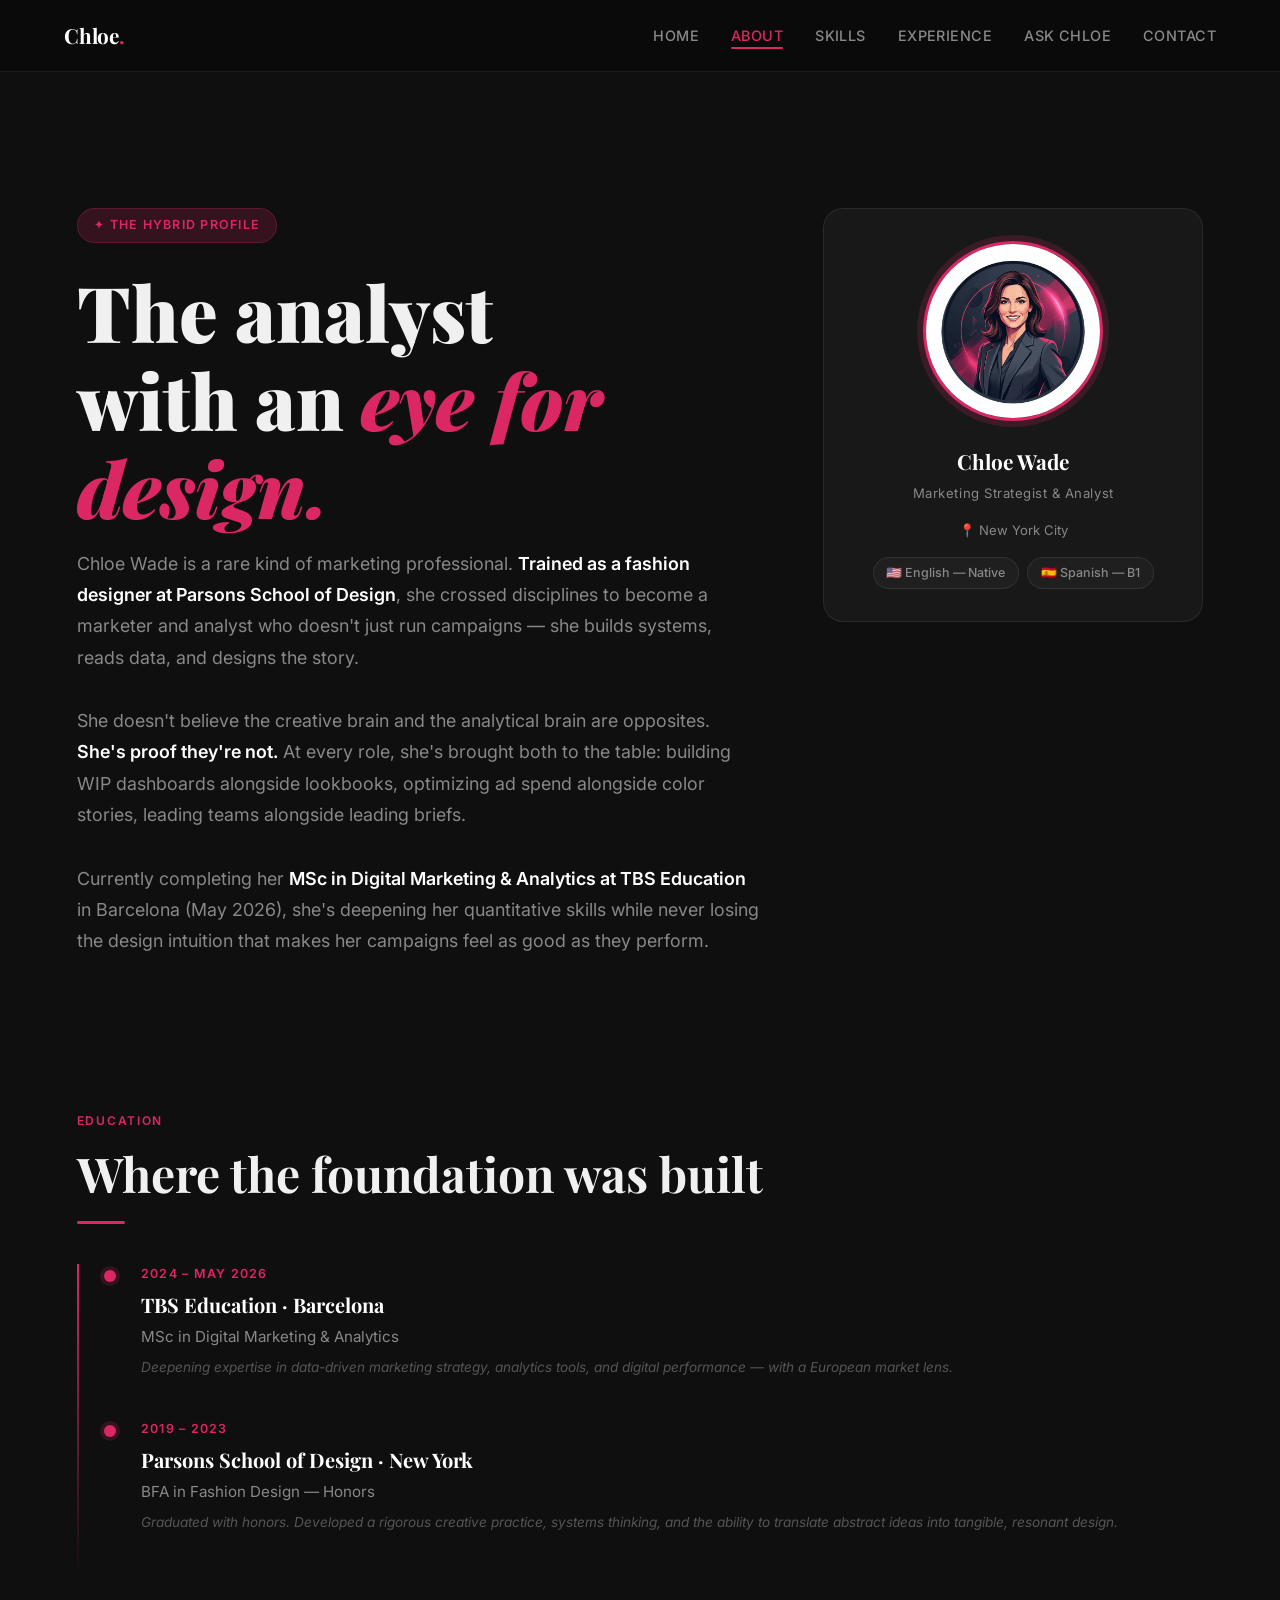
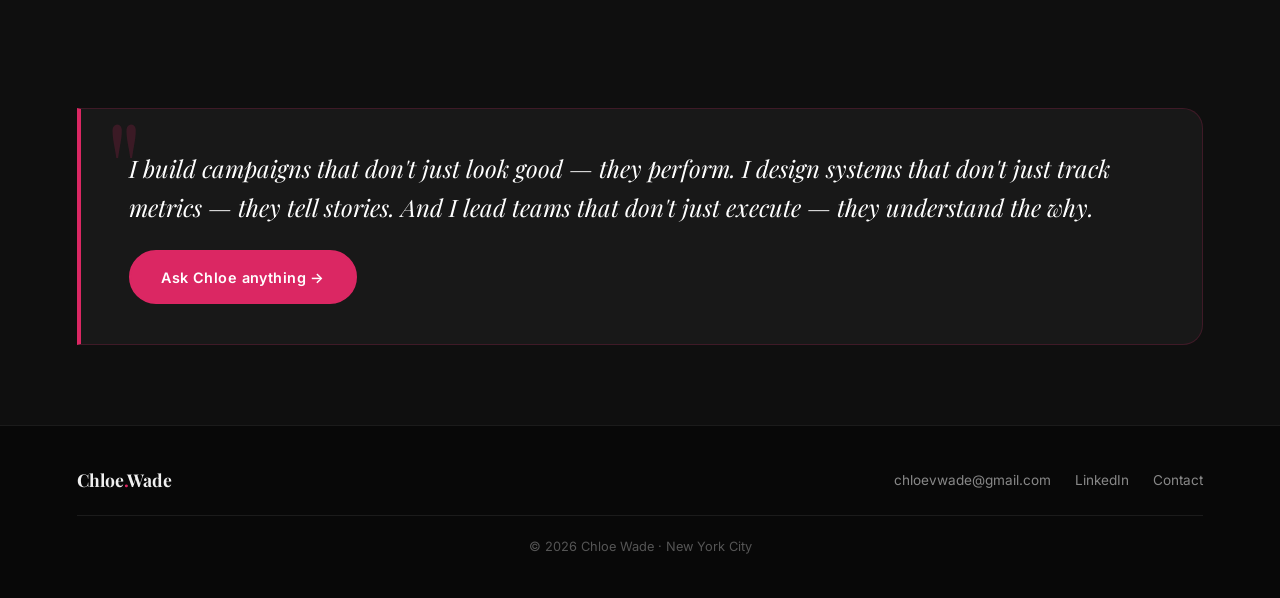
==== about.html @ 58ccf18f "Initial commit: Chloe Wade Portfolio" ====
<!DOCTYPE html>
<html lang="en">
<head>
  <meta charset="UTF-8" />
  <meta name="viewport" content="width=device-width, initial-scale=1.0" />
  <title>About — Chloe Wade</title>
  <meta name="description" content="Learn about Chloe Wade — a marketing strategist trained at Parsons School of Design, currently pursuing an MSc in Digital Marketing &amp; Analytics at TBS Education." />
  <link rel="stylesheet" href="styles.css" />
  <style>
    /* ── About Hero ───────────────────────────────────────────── */
    .about-hero {
      padding: calc(var(--nav-h) + 4rem) clamp(1.5rem, 6vw, 5rem) 1rem;
    }
    .about-hero-grid {
      display: grid;
      grid-template-columns: 1fr 380px;
      gap: 4rem;
      align-items: start;
    }
    .about-badge {
      display: inline-flex;
      align-items: center;
      gap: 0.5rem;
      background: var(--accent-glow);
      border: 1px solid rgba(219,39,99,0.25);
      border-radius: 999px;
      padding: 0.4rem 1rem;
      font-size: 0.78rem;
      font-weight: 600;
      letter-spacing: 0.1em;
      text-transform: uppercase;
      color: var(--accent);
      margin-bottom: 1.5rem;
    }
    .about-intro-text {
      font-size: 1.12rem;
      color: var(--text-muted);
      line-height: 1.75;
      margin-top: 1rem;
      margin-bottom: 2rem;
    }
    .about-intro-text strong {
      color: var(--white);
      font-weight: 600;
    }

    /* ── Avatar Card ──────────────────────────────────────────── */
    .avatar-card {
      background: var(--bg-card);
      border: 1px solid var(--border);
      border-radius: var(--radius-lg);
      padding: 2rem;
      text-align: center;
      position: sticky;
      top: calc(var(--nav-h) + 1.5rem);
    }
    .avatar-wrap {
      width: 180px;
      height: 180px;
      margin: 0 auto 1.5rem;
      border-radius: 50%;
      overflow: hidden;
      border: 3px solid var(--accent);
      box-shadow: 0 0 0 6px var(--accent-glow);
    }
    .avatar-wrap img {
      width: 100%;
      height: 100%;
      object-fit: cover;
    }
    .avatar-name {
      font-family: var(--serif);
      font-size: 1.3rem;
      font-weight: 700;
      color: var(--white);
    }
    .avatar-title {
      font-size: 0.82rem;
      color: var(--text-muted);
      margin-top: 0.3rem;
      letter-spacing: 0.04em;
    }
    .avatar-location {
      margin-top: 1rem;
      display: flex;
      align-items: center;
      justify-content: center;
      gap: 0.4rem;
      font-size: 0.82rem;
      color: var(--text-muted);
    }

    /* Languages inside avatar card */
    .lang-row {
      display: flex;
      gap: 0.5rem;
      justify-content: center;
      margin-top: 1rem;
      flex-wrap: wrap;
    }
    .lang-chip {
      background: var(--bg-card2);
      border: 1px solid var(--border);
      border-radius: 999px;
      padding: 0.3rem 0.8rem;
      font-size: 0.78rem;
      font-weight: 500;
      color: var(--text-muted);
    }

    /* ── Education Timeline ───────────────────────────────────── */
    .edu-section { padding-left: clamp(1.5rem, 6vw, 5rem); padding-right: clamp(1.5rem, 6vw, 5rem); }
    .edu-timeline { position: relative; padding-left: 2rem; }
    .edu-timeline::before {
      content: '';
      position: absolute;
      left: 0; top: 0; bottom: 0;
      width: 2px;
      background: linear-gradient(to bottom, var(--accent), transparent);
    }
    .edu-item {
      position: relative;
      padding: 0 0 2.5rem 2rem;
    }
    .edu-item::before {
      content: '';
      position: absolute;
      left: -5px; top: 6px;
      width: 12px; height: 12px;
      border-radius: 50%;
      background: var(--accent);
      box-shadow: 0 0 0 4px var(--accent-glow);
    }
    .edu-year {
      font-size: 0.78rem;
      font-weight: 600;
      letter-spacing: 0.1em;
      color: var(--accent);
      text-transform: uppercase;
      margin-bottom: 0.3rem;
    }
    .edu-school {
      font-family: var(--serif);
      font-size: 1.25rem;
      font-weight: 700;
      color: var(--white);
    }
    .edu-degree {
      font-size: 0.95rem;
      color: var(--text-muted);
      margin-top: 0.25rem;
    }
    .edu-detail {
      margin-top: 0.5rem;
      font-size: 0.85rem;
      color: var(--text-subtle);
      font-style: italic;
    }

    /* ── Personal Brand Statement ─────────────────────────────── */
    .brand-statement {
      background: var(--bg-card);
      border: 1px solid rgba(219,39,99,0.2);
      border-left: 4px solid var(--accent);
      border-radius: 0 var(--radius-lg) var(--radius-lg) 0;
      padding: 2.5rem 3rem;
      margin: 0 clamp(1.5rem, 6vw, 5rem);
      position: relative;
      overflow: hidden;
    }
    .brand-statement::before {
      content: '"';
      position: absolute;
      top: -0.5rem;
      left: 1.5rem;
      font-family: var(--serif);
      font-size: 8rem;
      color: var(--accent-glow);
      line-height: 1;
      pointer-events: none;
    }
    .brand-statement p {
      font-family: var(--serif);
      font-size: clamp(1.1rem, 2.5vw, 1.5rem);
      color: var(--white);
      line-height: 1.6;
      font-style: italic;
      position: relative;
      z-index: 1;
    }
    .brand-cta {
      margin-top: 1.5rem;
      position: relative;
      z-index: 1;
    }

    /* ── Responsive ───────────────────────────────────────────── */
    @media (max-width: 860px) {
      .about-hero-grid { grid-template-columns: 1fr; }
      .avatar-card { position: relative; top: 0; }
      .brand-statement { margin: 0 1.25rem; padding: 2rem; }
    }
  </style>
</head>
<body>

<nav class="nav">
  <a href="index.html" class="nav-logo">Chloe<span>.</span></a>
  <ul class="nav-links">
    <li><a href="index.html">Home</a></li>
    <li><a href="about.html" class="active">About</a></li>
    <li><a href="skills.html">Skills</a></li>
    <li><a href="experience.html">Experience</a></li>
    <li><a href="chat.html">Ask Chloe</a></li>
    <li><a href="contact.html">Contact</a></li>
  </ul>
  <button class="nav-toggle" id="navToggle" aria-label="Toggle menu">
    <span></span><span></span><span></span>
  </button>
</nav>
<div class="nav-mobile" id="navMobile">
  <a href="index.html">Home</a>
  <a href="about.html" class="active">About</a>
  <a href="skills.html">Skills</a>
  <a href="experience.html">Experience</a>
  <a href="chat.html">Ask Chloe</a>
  <a href="contact.html">Contact</a>
</div>

<div class="page-content">

  <!-- ── About Hero ─────────────────────────────────────────── -->
  <section class="about-hero">
    <div class="about-hero-grid">
      <div>
        <div class="about-badge fade-up">✦ The Hybrid Profile</div>
        <h1 class="fade-up delay-1">The analyst<br>with an <em style="color:var(--accent); font-style:italic;">eye for design.</em></h1>
        <p class="about-intro-text fade-up delay-2">
          Chloe Wade is a rare kind of marketing professional. <strong>Trained as a fashion designer at Parsons School of Design</strong>, she crossed disciplines to become a marketer and analyst who doesn't just run campaigns — she builds systems, reads data, and designs the story.
        </p>
        <p class="about-intro-text fade-up delay-3">
          She doesn't believe the creative brain and the analytical brain are opposites. <strong>She's proof they're not.</strong> At every role, she's brought both to the table: building WIP dashboards alongside lookbooks, optimizing ad spend alongside color stories, leading teams alongside leading briefs.
        </p>
        <p class="about-intro-text fade-up delay-4">
          Currently completing her <strong>MSc in Digital Marketing & Analytics at TBS Education</strong> in Barcelona (May 2026), she's deepening her quantitative skills while never losing the design intuition that makes her campaigns feel as good as they perform.
        </p>
      </div>

      <div class="fade-up delay-2">
        <div class="avatar-card">
          <div class="avatar-wrap">
            <img src="chloe_avatar.png" alt="Chloe Wade portrait" />
          </div>
          <div class="avatar-name">Chloe Wade</div>
          <div class="avatar-title">Marketing Strategist &amp; Analyst</div>
          <div class="avatar-location">📍 New York City</div>
          <div class="lang-row">
            <span class="lang-chip">🇺🇸 English — Native</span>
            <span class="lang-chip">🇪🇸 Spanish — B1</span>
          </div>
        </div>
      </div>
    </div>
  </section>

  <!-- ── Education Timeline ─────────────────────────────────── -->
  <section class="edu-section">
    <div class="section-label">Education</div>
    <h2 class="section-title fade-up">Where the foundation was built</h2>
    <div class="divider"></div>

    <div class="edu-timeline">
      <div class="edu-item fade-up">
        <div class="edu-year">2024 – May 2026</div>
        <div class="edu-school">TBS Education · Barcelona</div>
        <div class="edu-degree">MSc in Digital Marketing &amp; Analytics</div>
        <div class="edu-detail">Deepening expertise in data-driven marketing strategy, analytics tools, and digital performance — with a European market lens.</div>
      </div>
      <div class="edu-item fade-up delay-1">
        <div class="edu-year">2019 – 2023</div>
        <div class="edu-school">Parsons School of Design · New York</div>
        <div class="edu-degree">BFA in Fashion Design — Honors</div>
        <div class="edu-detail">Graduated with honors. Developed a rigorous creative practice, systems thinking, and the ability to translate abstract ideas into tangible, resonant design.</div>
      </div>
    </div>
  </section>

  <!-- ── Brand Statement ────────────────────────────────────── -->
  <section style="padding: 2rem 0 5rem;">
    <div class="brand-statement fade-up">
      <p>
        I build campaigns that don't just look good — they perform. I design systems that don't just track metrics — they tell stories. And I lead teams that don't just execute — they understand the why.
      </p>
      <div class="brand-cta">
        <a href="chat.html" class="btn btn-primary">Ask Chloe anything →</a>
      </div>
    </div>
  </section>

</div>

<footer>
  <div class="footer-inner">
    <div class="footer-logo">Chloe<span>.</span>Wade</div>
    <div class="footer-links">
      <a href="mailto:chloevwade@gmail.com">chloevwade@gmail.com</a>
      <a href="#" target="_blank">LinkedIn</a>
      <a href="contact.html">Contact</a>
    </div>
  </div>
  <p class="footer-copy">© 2026 Chloe Wade · New York City</p>
</footer>

<script>
  const toggle = document.getElementById('navToggle');
  const mobile = document.getElementById('navMobile');
  toggle.addEventListener('click', () => {
    toggle.classList.toggle('open');
    mobile.classList.toggle('open');
  });
  const observer = new IntersectionObserver((entries) => {
    entries.forEach(e => { if (e.isIntersecting) e.target.classList.add('visible'); });
  }, { threshold: 0.1 });
  document.querySelectorAll('.fade-up').forEach(el => observer.observe(el));
</script>
</body>
</html>
---- styles.css ----
/* ============================================================
   CHLOE WADE PORTFOLIO — GLOBAL STYLES
   ============================================================ */

@import url('https://fonts.googleapis.com/css2?family=Playfair+Display:ital,wght@0,400;0,700;0,900;1,400;1,700&family=Inter:wght@300;400;500;600;700&display=swap');

/* ── CSS Variables ─────────────────────────────────────────── */
:root {
  --accent:       #DB2763;
  --accent-dark:  #b81e52;
  --accent-glow:  rgba(219,39,99,0.18);
  --bg:           #0f0f0f;
  --bg-card:      #181818;
  --bg-card2:     #1f1f1f;
  --border:       rgba(255,255,255,0.08);
  --text:         #f0f0f0;
  --text-muted:   #888;
  --text-subtle:  #555;
  --white:        #ffffff;
  --nav-h:        72px;
  --radius:       12px;
  --radius-lg:    20px;
  --shadow:       0 8px 40px rgba(0,0,0,0.45);
  --transition:   0.25s cubic-bezier(0.4,0,0.2,1);
  --serif:        'Playfair Display', Georgia, serif;
  --sans:         'Inter', system-ui, sans-serif;
}

/* ── Reset & Base ──────────────────────────────────────────── */
*, *::before, *::after { box-sizing: border-box; margin: 0; padding: 0; }

html { scroll-behavior: smooth; font-size: 16px; }

body {
  font-family: var(--sans);
  background: var(--bg);
  color: var(--text);
  line-height: 1.6;
  overflow-x: hidden;
  -webkit-font-smoothing: antialiased;
}

::selection { background: var(--accent); color: #fff; }

a { color: inherit; text-decoration: none; }

img { max-width: 100%; display: block; }

/* ── Typography ────────────────────────────────────────────── */
h1, h2, h3 { font-family: var(--serif); line-height: 1.15; }

h1 { font-size: clamp(2.4rem, 6vw, 5rem); font-weight: 900; }
h2 { font-size: clamp(1.8rem, 4vw, 3rem); font-weight: 700; }
h3 { font-size: clamp(1.1rem, 2.5vw, 1.5rem); font-weight: 700; }

p { font-size: 1.05rem; color: var(--text-muted); line-height: 1.75; }

.accent { color: var(--accent); }
.serif  { font-family: var(--serif); }

/* ── Navigation ────────────────────────────────────────────── */
.nav {
  position: fixed;
  top: 0; left: 0; right: 0;
  height: var(--nav-h);
  display: flex;
  align-items: center;
  justify-content: space-between;
  padding: 0 clamp(1.5rem, 5vw, 4rem);
  background: rgba(10,10,10,0.82);
  backdrop-filter: blur(18px) saturate(1.4);
  -webkit-backdrop-filter: blur(18px) saturate(1.4);
  border-bottom: 1px solid var(--border);
  z-index: 1000;
  transition: background var(--transition);
}

.nav-logo {
  font-family: var(--serif);
  font-size: 1.3rem;
  font-weight: 700;
  color: var(--white);
  letter-spacing: -0.01em;
}
.nav-logo span { color: var(--accent); }

.nav-links {
  display: flex;
  align-items: center;
  gap: 2rem;
  list-style: none;
}

.nav-links a {
  font-size: 0.9rem;
  font-weight: 500;
  color: var(--text-muted);
  letter-spacing: 0.03em;
  text-transform: uppercase;
  padding: 0.3rem 0;
  position: relative;
  transition: color var(--transition);
}
.nav-links a::after {
  content: '';
  position: absolute;
  bottom: 0; left: 0;
  width: 0; height: 2px;
  background: var(--accent);
  transition: width var(--transition);
  border-radius: 2px;
}
.nav-links a:hover { color: var(--white); }
.nav-links a:hover::after { width: 100%; }
.nav-links a.active { color: var(--accent); }
.nav-links a.active::after { width: 100%; }

/* Hamburger */
.nav-toggle {
  display: none;
  flex-direction: column;
  gap: 5px;
  cursor: pointer;
  padding: 4px;
  background: none;
  border: none;
}
.nav-toggle span {
  display: block;
  width: 24px;
  height: 2px;
  background: var(--text);
  border-radius: 2px;
  transition: all var(--transition);
}
.nav-toggle.open span:nth-child(1)  { transform: translateY(7px) rotate(45deg); }
.nav-toggle.open span:nth-child(2)  { opacity: 0; }
.nav-toggle.open span:nth-child(3)  { transform: translateY(-7px) rotate(-45deg); }

.nav-mobile {
  display: none;
  position: fixed;
  top: var(--nav-h); left: 0; right: 0;
  background: rgba(10,10,10,0.97);
  backdrop-filter: blur(18px);
  -webkit-backdrop-filter: blur(18px);
  border-bottom: 1px solid var(--border);
  padding: 1.5rem 2rem;
  z-index: 999;
  flex-direction: column;
  gap: 1.2rem;
  animation: slideDown 0.25s ease;
}
.nav-mobile.open { display: flex; }
.nav-mobile a {
  font-size: 1rem;
  font-weight: 500;
  color: var(--text-muted);
  letter-spacing: 0.04em;
  text-transform: uppercase;
  transition: color var(--transition);
}
.nav-mobile a:hover, .nav-mobile a.active { color: var(--accent); }

@keyframes slideDown {
  from { opacity: 0; transform: translateY(-10px); }
  to   { opacity: 1; transform: translateY(0); }
}

/* ── Section Wrappers ──────────────────────────────────────── */
.page-content { padding-top: var(--nav-h); }

section {
  padding: clamp(4rem, 8vw, 7rem) clamp(1.5rem, 6vw, 5rem);
}

.section-label {
  display: inline-block;
  font-size: 0.75rem;
  font-weight: 600;
  letter-spacing: 0.14em;
  text-transform: uppercase;
  color: var(--accent);
  margin-bottom: 1rem;
}

.section-title {
  margin-bottom: 0.5rem;
}

.section-sub {
  font-size: 1.1rem;
  color: var(--text-muted);
  max-width: 560px;
  margin-top: 0.75rem;
}

.divider {
  width: 48px;
  height: 3px;
  background: var(--accent);
  border-radius: 3px;
  margin: 1.25rem 0 2.5rem;
}

/* ── Buttons ───────────────────────────────────────────────── */
.btn {
  display: inline-flex;
  align-items: center;
  gap: 0.5rem;
  padding: 0.85rem 1.9rem;
  border-radius: 999px;
  font-family: var(--sans);
  font-size: 0.9rem;
  font-weight: 600;
  letter-spacing: 0.03em;
  cursor: pointer;
  transition: all var(--transition);
  border: 2px solid transparent;
  text-decoration: none;
  white-space: nowrap;
}

.btn-primary {
  background: var(--accent);
  color: #fff;
  border-color: var(--accent);
}
.btn-primary:hover {
  background: var(--accent-dark);
  border-color: var(--accent-dark);
  transform: translateY(-2px);
  box-shadow: 0 6px 24px rgba(219,39,99,0.4);
}

.btn-outline {
  background: transparent;
  color: var(--white);
  border-color: rgba(255,255,255,0.3);
}
.btn-outline:hover {
  border-color: var(--accent);
  color: var(--accent);
  transform: translateY(-2px);
}

/* ── Cards ─────────────────────────────────────────────────── */
.card {
  background: var(--bg-card);
  border: 1px solid var(--border);
  border-radius: var(--radius-lg);
  padding: 2rem;
  transition: all var(--transition);
}
.card:hover {
  border-color: rgba(219,39,99,0.3);
  box-shadow: 0 0 0 1px rgba(219,39,99,0.12), 0 12px 40px rgba(0,0,0,0.4);
  transform: translateY(-3px);
}

/* ── Footer ────────────────────────────────────────────────── */
footer {
  background: #080808;
  border-top: 1px solid var(--border);
  padding: 2.5rem clamp(1.5rem, 6vw, 5rem);
}
.footer-inner {
  display: flex;
  justify-content: space-between;
  align-items: center;
  flex-wrap: wrap;
  gap: 1rem;
}
.footer-logo {
  font-family: var(--serif);
  font-size: 1.1rem;
  font-weight: 700;
}
.footer-logo span { color: var(--accent); }

.footer-links {
  display: flex;
  gap: 1.5rem;
  flex-wrap: wrap;
}
.footer-links a {
  font-size: 0.85rem;
  color: var(--text-muted);
  transition: color var(--transition);
}
.footer-links a:hover { color: var(--accent); }

.footer-copy {
  font-size: 0.8rem;
  color: var(--text-subtle);
  width: 100%;
  text-align: center;
  margin-top: 1.25rem;
  padding-top: 1.25rem;
  border-top: 1px solid var(--border);
}

/* ── Animations ────────────────────────────────────────────── */
@keyframes fadeUp {
  from { opacity: 0; transform: translateY(28px); }
  to   { opacity: 1; transform: translateY(0); }
}
@keyframes fadeIn {
  from { opacity: 0; }
  to   { opacity: 1; }
}
@keyframes pulse-ring {
  0%   { transform: scale(0.9); opacity:0.6; }
  70%  { transform: scale(1.15); opacity:0; }
  100% { transform: scale(0.9); opacity:0; }
}

.fade-up {
  opacity: 0;
  transform: translateY(28px);
  transition: opacity 0.6s ease, transform 0.6s ease;
}
.fade-up.visible {
  opacity: 1;
  transform: translateY(0);
}

.delay-1 { transition-delay: 0.1s; }
.delay-2 { transition-delay: 0.2s; }
.delay-3 { transition-delay: 0.3s; }
.delay-4 { transition-delay: 0.4s; }
.delay-5 { transition-delay: 0.5s; }

/* ── Responsive ────────────────────────────────────────────── */
@media (max-width: 768px) {
  .nav-links { display: none; }
  .nav-toggle { display: flex; }
  section { padding: 3.5rem 1.25rem; }
  .footer-inner { flex-direction: column; text-align: center; }
  .footer-links { justify-content: center; }
}

/* ── Scrollbar ─────────────────────────────────────────────── */
::-webkit-scrollbar { width: 6px; }
::-webkit-scrollbar-track { background: #0a0a0a; }
::-webkit-scrollbar-thumb { background: #333; border-radius: 3px; }
::-webkit-scrollbar-thumb:hover { background: var(--accent); }
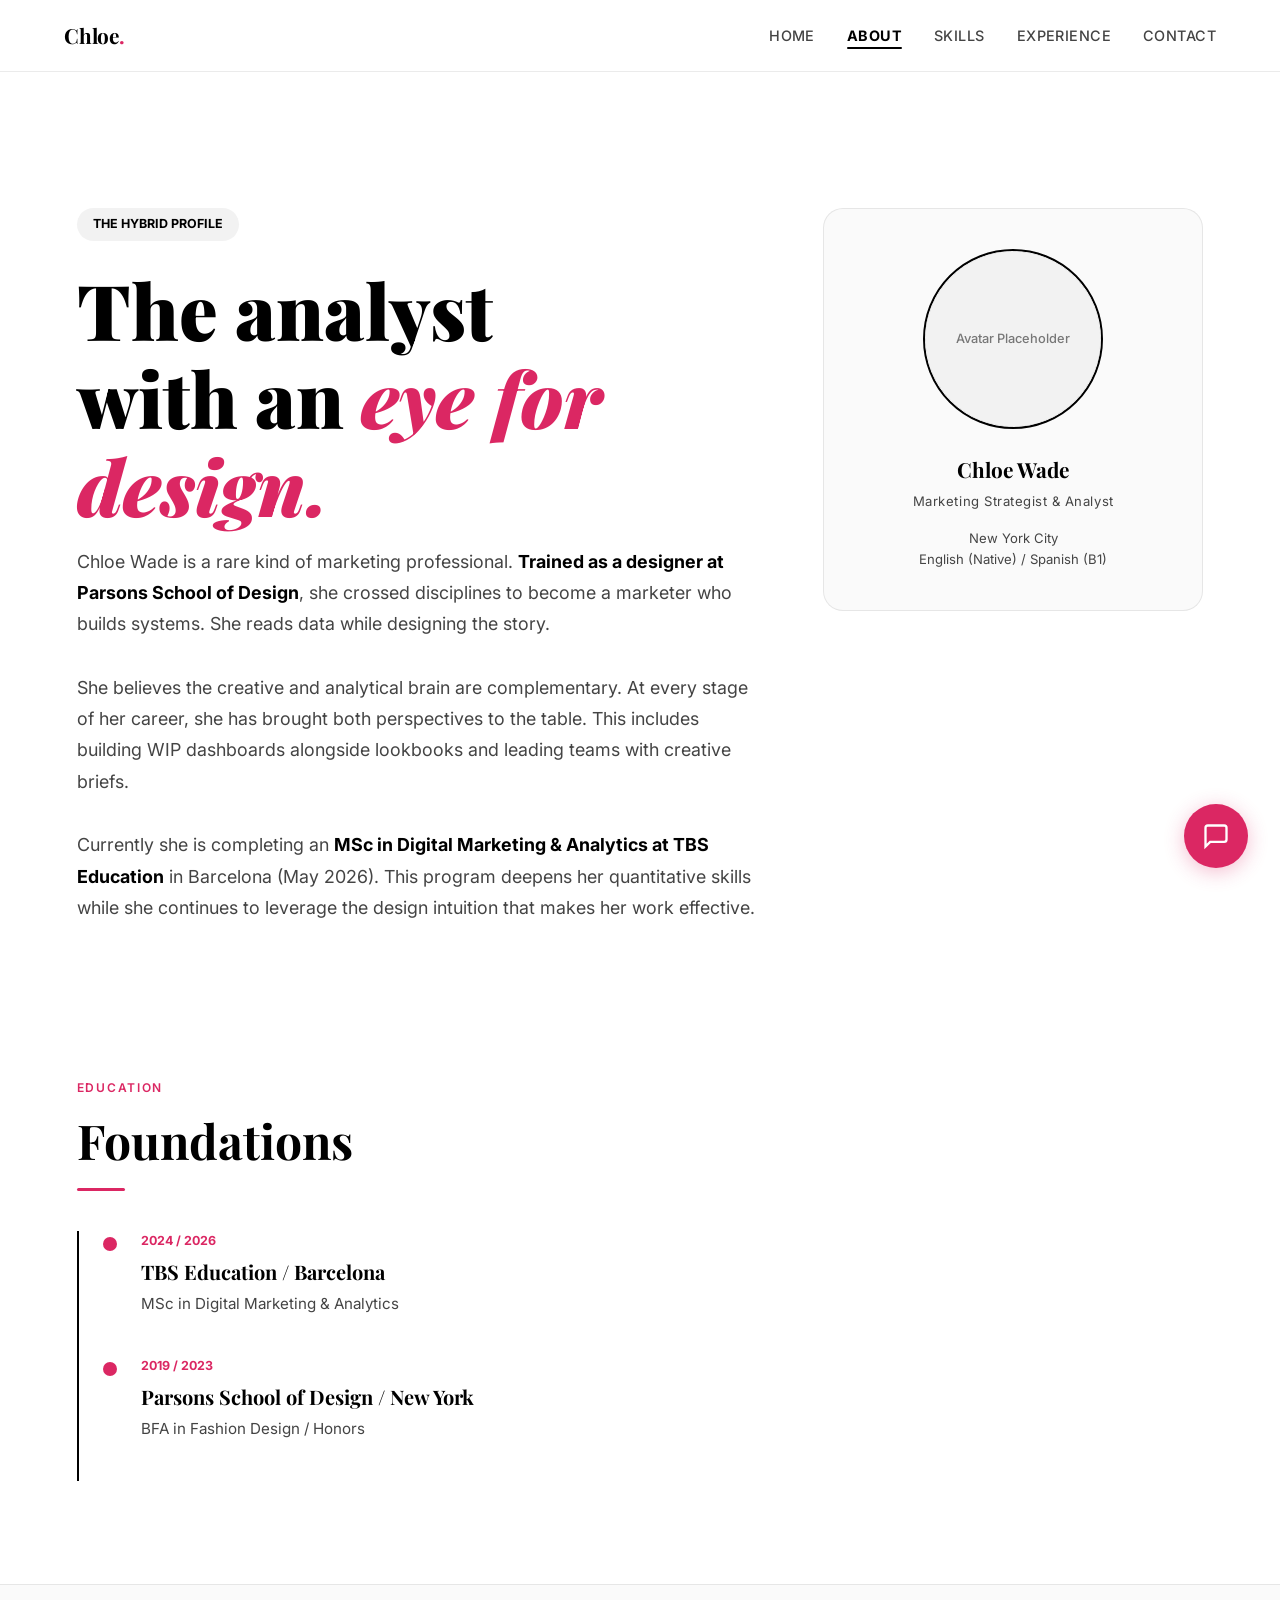
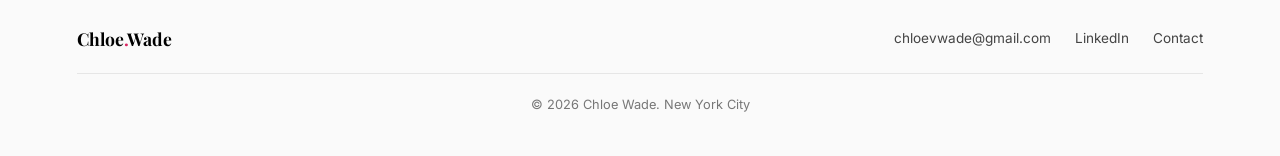
==== commit ba619426: "Refactor: Light theme, chat popup widget, removed em-dashes and emojis" ====
--- a/about.html
+++ b/about.html
@@ -4,34 +4,24 @@
   <meta charset="UTF-8" />
   <meta name="viewport" content="width=device-width, initial-scale=1.0" />
   <title>About — Chloe Wade</title>
-  <meta name="description" content="Learn about Chloe Wade — a marketing strategist trained at Parsons School of Design, currently pursuing an MSc in Digital Marketing &amp; Analytics at TBS Education." />
+  <meta name="description" content="Learn about Chloe Wade. A marketing strategist trained at Parsons and TBS Education." />
   <link rel="stylesheet" href="styles.css" />
   <style>
-    /* ── About Hero ───────────────────────────────────────────── */
-    .about-hero {
-      padding: calc(var(--nav-h) + 4rem) clamp(1.5rem, 6vw, 5rem) 1rem;
-    }
-    .about-hero-grid {
-      display: grid;
-      grid-template-columns: 1fr 380px;
-      gap: 4rem;
-      align-items: start;
-    }
+    .about-hero { padding: calc(var(--nav-h) + 4rem) clamp(1.5rem, 6vw, 5rem) 1rem; }
+    .about-hero-grid { display: grid; grid-template-columns: 1fr 380px; gap: 4rem; align-items: start; }
+    
     .about-badge {
       display: inline-flex;
-      align-items: center;
-      gap: 0.5rem;
-      background: var(--accent-glow);
-      border: 1px solid rgba(219,39,99,0.25);
+      background: var(--bg-card2);
       border-radius: 999px;
       padding: 0.4rem 1rem;
       font-size: 0.78rem;
-      font-weight: 600;
-      letter-spacing: 0.1em;
+      font-weight: 700;
       text-transform: uppercase;
-      color: var(--accent);
+      color: var(--black);
       margin-bottom: 1.5rem;
     }
+    
     .about-intro-text {
       font-size: 1.12rem;
       color: var(--text-muted);
@@ -39,17 +29,13 @@
       margin-top: 1rem;
       margin-bottom: 2rem;
     }
-    .about-intro-text strong {
-      color: var(--white);
-      font-weight: 600;
-    }
+    .about-intro-text strong { color: var(--black); font-weight: 700; }
 
-    /* ── Avatar Card ──────────────────────────────────────────── */
     .avatar-card {
       background: var(--bg-card);
       border: 1px solid var(--border);
       border-radius: var(--radius-lg);
-      padding: 2rem;
+      padding: 2.5rem;
       text-align: center;
       position: sticky;
       top: calc(var(--nav-h) + 1.5rem);
@@ -60,145 +46,38 @@
       margin: 0 auto 1.5rem;
       border-radius: 50%;
       overflow: hidden;
-      border: 3px solid var(--accent);
-      box-shadow: 0 0 0 6px var(--accent-glow);
+      background: var(--bg-card2);
+      border: 2px solid var(--black);
     }
-    .avatar-wrap img {
-      width: 100%;
-      height: 100%;
-      object-fit: cover;
-    }
-    .avatar-name {
-      font-family: var(--serif);
-      font-size: 1.3rem;
-      font-weight: 700;
-      color: var(--white);
-    }
-    .avatar-title {
-      font-size: 0.82rem;
-      color: var(--text-muted);
-      margin-top: 0.3rem;
-      letter-spacing: 0.04em;
-    }
-    .avatar-location {
-      margin-top: 1rem;
-      display: flex;
-      align-items: center;
-      justify-content: center;
-      gap: 0.4rem;
-      font-size: 0.82rem;
-      color: var(--text-muted);
-    }
+    .avatar-wrap .img-placeholder { height: 100%; border-radius: 50%; aspect-ratio: 1; }
 
-    /* Languages inside avatar card */
-    .lang-row {
-      display: flex;
-      gap: 0.5rem;
-      justify-content: center;
-      margin-top: 1rem;
-      flex-wrap: wrap;
-    }
-    .lang-chip {
-      background: var(--bg-card2);
-      border: 1px solid var(--border);
-      border-radius: 999px;
-      padding: 0.3rem 0.8rem;
-      font-size: 0.78rem;
-      font-weight: 500;
-      color: var(--text-muted);
-    }
+    .avatar-name { font-family: var(--serif); font-size: 1.3rem; font-weight: 700; color: var(--black); }
+    .avatar-title { font-size: 0.82rem; color: var(--text-muted); margin-top: 0.3rem; letter-spacing: 0.04em; }
 
-    /* ── Education Timeline ───────────────────────────────────── */
-    .edu-section { padding-left: clamp(1.5rem, 6vw, 5rem); padding-right: clamp(1.5rem, 6vw, 5rem); }
     .edu-timeline { position: relative; padding-left: 2rem; }
     .edu-timeline::before {
       content: '';
       position: absolute;
       left: 0; top: 0; bottom: 0;
       width: 2px;
-      background: linear-gradient(to bottom, var(--accent), transparent);
+      background: var(--black);
     }
-    .edu-item {
-      position: relative;
-      padding: 0 0 2.5rem 2rem;
-    }
+    .edu-item { position: relative; padding: 0 0 2.5rem 2rem; }
     .edu-item::before {
       content: '';
       position: absolute;
-      left: -5px; top: 6px;
-      width: 12px; height: 12px;
+      left: -6px; top: 6px;
+      width: 14px; height: 14px;
       border-radius: 50%;
       background: var(--accent);
-      box-shadow: 0 0 0 4px var(--accent-glow);
     }
-    .edu-year {
-      font-size: 0.78rem;
-      font-weight: 600;
-      letter-spacing: 0.1em;
-      color: var(--accent);
-      text-transform: uppercase;
-      margin-bottom: 0.3rem;
-    }
-    .edu-school {
-      font-family: var(--serif);
-      font-size: 1.25rem;
-      font-weight: 700;
-      color: var(--white);
-    }
-    .edu-degree {
-      font-size: 0.95rem;
-      color: var(--text-muted);
-      margin-top: 0.25rem;
-    }
-    .edu-detail {
-      margin-top: 0.5rem;
-      font-size: 0.85rem;
-      color: var(--text-subtle);
-      font-style: italic;
-    }
+    .edu-year { font-size: 0.78rem; font-weight: 700; color: var(--accent); margin-bottom: 0.3rem; }
+    .edu-school { font-family: var(--serif); font-size: 1.25rem; font-weight: 700; color: var(--black); }
+    .edu-degree { font-size: 0.95rem; color: var(--text-muted); margin-top: 0.25rem; }
 
-    /* ── Personal Brand Statement ─────────────────────────────── */
-    .brand-statement {
-      background: var(--bg-card);
-      border: 1px solid rgba(219,39,99,0.2);
-      border-left: 4px solid var(--accent);
-      border-radius: 0 var(--radius-lg) var(--radius-lg) 0;
-      padding: 2.5rem 3rem;
-      margin: 0 clamp(1.5rem, 6vw, 5rem);
-      position: relative;
-      overflow: hidden;
-    }
-    .brand-statement::before {
-      content: '"';
-      position: absolute;
-      top: -0.5rem;
-      left: 1.5rem;
-      font-family: var(--serif);
-      font-size: 8rem;
-      color: var(--accent-glow);
-      line-height: 1;
-      pointer-events: none;
-    }
-    .brand-statement p {
-      font-family: var(--serif);
-      font-size: clamp(1.1rem, 2.5vw, 1.5rem);
-      color: var(--white);
-      line-height: 1.6;
-      font-style: italic;
-      position: relative;
-      z-index: 1;
-    }
-    .brand-cta {
-      margin-top: 1.5rem;
-      position: relative;
-      z-index: 1;
-    }
-
-    /* ── Responsive ───────────────────────────────────────────── */
     @media (max-width: 860px) {
       .about-hero-grid { grid-template-columns: 1fr; }
       .avatar-card { position: relative; top: 0; }
-      .brand-statement { margin: 0 1.25rem; padding: 2rem; }
     }
   </style>
 </head>
@@ -211,7 +90,6 @@
     <li><a href="about.html" class="active">About</a></li>
     <li><a href="skills.html">Skills</a></li>
     <li><a href="experience.html">Experience</a></li>
-    <li><a href="chat.html">Ask Chloe</a></li>
     <li><a href="contact.html">Contact</a></li>
   </ul>
   <button class="nav-toggle" id="navToggle" aria-label="Toggle menu">
@@ -223,80 +101,60 @@
   <a href="about.html" class="active">About</a>
   <a href="skills.html">Skills</a>
   <a href="experience.html">Experience</a>
-  <a href="chat.html">Ask Chloe</a>
   <a href="contact.html">Contact</a>
 </div>
 
 <div class="page-content">
-
-  <!-- ── About Hero ─────────────────────────────────────────── -->
   <section class="about-hero">
     <div class="about-hero-grid">
       <div>
-        <div class="about-badge fade-up">✦ The Hybrid Profile</div>
-        <h1 class="fade-up delay-1">The analyst<br>with an <em style="color:var(--accent); font-style:italic;">eye for design.</em></h1>
+        <div class="about-badge fade-up">The Hybrid Profile</div>
+        <h1 class="fade-up delay-1">The analyst<br>with an <em style="color:var(--accent);">eye for design.</em></h1>
+        <p class="about-intro-text fade-up delay-1">
+          Chloe Wade is a rare kind of marketing professional. <strong>Trained as a designer at Parsons School of Design</strong>, she crossed disciplines to become a marketer who builds systems. She reads data while designing the story.
+        </p>
         <p class="about-intro-text fade-up delay-2">
-          Chloe Wade is a rare kind of marketing professional. <strong>Trained as a fashion designer at Parsons School of Design</strong>, she crossed disciplines to become a marketer and analyst who doesn't just run campaigns — she builds systems, reads data, and designs the story.
+          She believes the creative and analytical brain are complementary. At every stage of her career, she has brought both perspectives to the table. This includes building WIP dashboards alongside lookbooks and leading teams with creative briefs.
         </p>
         <p class="about-intro-text fade-up delay-3">
-          She doesn't believe the creative brain and the analytical brain are opposites. <strong>She's proof they're not.</strong> At every role, she's brought both to the table: building WIP dashboards alongside lookbooks, optimizing ad spend alongside color stories, leading teams alongside leading briefs.
-        </p>
-        <p class="about-intro-text fade-up delay-4">
-          Currently completing her <strong>MSc in Digital Marketing & Analytics at TBS Education</strong> in Barcelona (May 2026), she's deepening her quantitative skills while never losing the design intuition that makes her campaigns feel as good as they perform.
+          Currently she is completing an <strong>MSc in Digital Marketing & Analytics at TBS Education</strong> in Barcelona (May 2026). This program deepens her quantitative skills while she continues to leverage the design intuition that makes her work effective.
         </p>
       </div>
 
-      <div class="fade-up delay-2">
+      <div class="fade-up delay-1">
         <div class="avatar-card">
           <div class="avatar-wrap">
-            <img src="chloe_avatar.png" alt="Chloe Wade portrait" />
+            <div class="img-placeholder">Avatar Placeholder</div>
           </div>
           <div class="avatar-name">Chloe Wade</div>
-          <div class="avatar-title">Marketing Strategist &amp; Analyst</div>
-          <div class="avatar-location">📍 New York City</div>
-          <div class="lang-row">
-            <span class="lang-chip">🇺🇸 English — Native</span>
-            <span class="lang-chip">🇪🇸 Spanish — B1</span>
+          <div class="avatar-title">Marketing Strategist & Analyst</div>
+          <div style="margin-top:1rem; font-size:0.82rem; color:var(--text-muted);">
+            New York City<br>
+            English (Native) / Spanish (B1)
           </div>
         </div>
       </div>
     </div>
   </section>
 
-  <!-- ── Education Timeline ─────────────────────────────────── -->
-  <section class="edu-section">
+  <section>
     <div class="section-label">Education</div>
-    <h2 class="section-title fade-up">Where the foundation was built</h2>
+    <h2 class="section-title fade-up">Foundations</h2>
     <div class="divider"></div>
 
     <div class="edu-timeline">
       <div class="edu-item fade-up">
-        <div class="edu-year">2024 – May 2026</div>
-        <div class="edu-school">TBS Education · Barcelona</div>
-        <div class="edu-degree">MSc in Digital Marketing &amp; Analytics</div>
-        <div class="edu-detail">Deepening expertise in data-driven marketing strategy, analytics tools, and digital performance — with a European market lens.</div>
+        <div class="edu-year">2024 / 2026</div>
+        <div class="edu-school">TBS Education / Barcelona</div>
+        <div class="edu-degree">MSc in Digital Marketing & Analytics</div>
       </div>
       <div class="edu-item fade-up delay-1">
-        <div class="edu-year">2019 – 2023</div>
-        <div class="edu-school">Parsons School of Design · New York</div>
-        <div class="edu-degree">BFA in Fashion Design — Honors</div>
-        <div class="edu-detail">Graduated with honors. Developed a rigorous creative practice, systems thinking, and the ability to translate abstract ideas into tangible, resonant design.</div>
+        <div class="edu-year">2019 / 2023</div>
+        <div class="edu-school">Parsons School of Design / New York</div>
+        <div class="edu-degree">BFA in Fashion Design / Honors</div>
       </div>
     </div>
   </section>
-
-  <!-- ── Brand Statement ────────────────────────────────────── -->
-  <section style="padding: 2rem 0 5rem;">
-    <div class="brand-statement fade-up">
-      <p>
-        I build campaigns that don't just look good — they perform. I design systems that don't just track metrics — they tell stories. And I lead teams that don't just execute — they understand the why.
-      </p>
-      <div class="brand-cta">
-        <a href="chat.html" class="btn btn-primary">Ask Chloe anything →</a>
-      </div>
-    </div>
-  </section>
-
 </div>
 
 <footer>
@@ -304,11 +162,11 @@
     <div class="footer-logo">Chloe<span>.</span>Wade</div>
     <div class="footer-links">
       <a href="mailto:chloevwade@gmail.com">chloevwade@gmail.com</a>
-      <a href="#" target="_blank">LinkedIn</a>
+      <a href="#">LinkedIn</a>
       <a href="contact.html">Contact</a>
     </div>
   </div>
-  <p class="footer-copy">© 2026 Chloe Wade · New York City</p>
+  <p class="footer-copy">© 2026 Chloe Wade. New York City</p>
 </footer>
 
 <script>
@@ -318,10 +176,12 @@
     toggle.classList.toggle('open');
     mobile.classList.toggle('open');
   });
-  const observer = new IntersectionObserver((entries) => {
+
+  const obs = new IntersectionObserver(entries => {
     entries.forEach(e => { if (e.isIntersecting) e.target.classList.add('visible'); });
   }, { threshold: 0.1 });
-  document.querySelectorAll('.fade-up').forEach(el => observer.observe(el));
+  document.querySelectorAll('.fade-up').forEach(el => obs.observe(el));
 </script>
+<script src="chat-widget.js"></script>
 </body>
 </html>
--- a/styles.css
+++ b/styles.css
@@ -1,5 +1,5 @@
 /* ============================================================
-   CHLOE WADE PORTFOLIO — GLOBAL STYLES
+   CHLOE WADE PORTFOLIO — GLOBAL STYLES (LIGHT THEME)
    ============================================================ */
 
 @import url('https://fonts.googleapis.com/css2?family=Playfair+Display:ital,wght@0,400;0,700;0,900;1,400;1,700&family=Inter:wght@300;400;500;600;700&display=swap');
@@ -8,19 +8,20 @@
 :root {
   --accent:       #DB2763;
   --accent-dark:  #b81e52;
-  --accent-glow:  rgba(219,39,99,0.18);
-  --bg:           #0f0f0f;
-  --bg-card:      #181818;
-  --bg-card2:     #1f1f1f;
-  --border:       rgba(255,255,255,0.08);
-  --text:         #f0f0f0;
-  --text-muted:   #888;
-  --text-subtle:  #555;
+  --accent-glow:  rgba(219,39,99,0.1);
+  --bg:           #ffffff;
+  --bg-card:      #fafafa;
+  --bg-card2:     #f2f2f2;
+  --border:       rgba(0,0,0,0.08);
+  --text:         #1a1a1a;
+  --text-muted:   #444444;
+  --text-subtle:  #777777;
   --white:        #ffffff;
+  --black:        #000000;
   --nav-h:        72px;
   --radius:       12px;
   --radius-lg:    20px;
-  --shadow:       0 8px 40px rgba(0,0,0,0.45);
+  --shadow:       0 8px 30px rgba(0,0,0,0.06);
   --transition:   0.25s cubic-bezier(0.4,0,0.2,1);
   --serif:        'Playfair Display', Georgia, serif;
   --sans:         'Inter', system-ui, sans-serif;
@@ -44,10 +45,25 @@
 
 a { color: inherit; text-decoration: none; }
 
-img { max-width: 100%; display: block; }
+img { max-width: 100%; display: block; border-radius: var(--radius); background: var(--bg-card2); }
+
+/* Placeholder aspect ratio box */
+.img-placeholder {
+  width: 100%;
+  aspect-ratio: 16/9;
+  background: var(--bg-card2);
+  display: flex;
+  align-items: center;
+  justify-content: center;
+  color: var(--text-subtle);
+  font-size: 0.8rem;
+  font-weight: 500;
+  border: 1px dashed var(--border);
+  border-radius: var(--radius);
+}
 
 /* ── Typography ────────────────────────────────────────────── */
-h1, h2, h3 { font-family: var(--serif); line-height: 1.15; }
+h1, h2, h3 { font-family: var(--serif); line-height: 1.15; color: var(--black); }
 
 h1 { font-size: clamp(2.4rem, 6vw, 5rem); font-weight: 900; }
 h2 { font-size: clamp(1.8rem, 4vw, 3rem); font-weight: 700; }
@@ -67,7 +83,7 @@
   align-items: center;
   justify-content: space-between;
   padding: 0 clamp(1.5rem, 5vw, 4rem);
-  background: rgba(10,10,10,0.82);
+  background: rgba(255,255,255,0.9);
   backdrop-filter: blur(18px) saturate(1.4);
   -webkit-backdrop-filter: blur(18px) saturate(1.4);
   border-bottom: 1px solid var(--border);
@@ -79,7 +95,7 @@
   font-family: var(--serif);
   font-size: 1.3rem;
   font-weight: 700;
-  color: var(--white);
+  color: var(--black);
   letter-spacing: -0.01em;
 }
 .nav-logo span { color: var(--accent); }
@@ -110,10 +126,10 @@
   transition: width var(--transition);
   border-radius: 2px;
 }
-.nav-links a:hover { color: var(--white); }
+.nav-links a:hover { color: var(--black); }
 .nav-links a:hover::after { width: 100%; }
-.nav-links a.active { color: var(--accent); }
-.nav-links a.active::after { width: 100%; }
+.nav-links a.active { color: var(--black); font-weight: 700; }
+.nav-links a.active::after { width: 100%; background: var(--black); }
 
 /* Hamburger */
 .nav-toggle {
@@ -129,7 +145,7 @@
   display: block;
   width: 24px;
   height: 2px;
-  background: var(--text);
+  background: var(--black);
   border-radius: 2px;
   transition: all var(--transition);
 }
@@ -141,7 +157,7 @@
   display: none;
   position: fixed;
   top: var(--nav-h); left: 0; right: 0;
-  background: rgba(10,10,10,0.97);
+  background: rgba(255,255,255,0.98);
   backdrop-filter: blur(18px);
   -webkit-backdrop-filter: blur(18px);
   border-bottom: 1px solid var(--border);
@@ -182,17 +198,6 @@
   text-transform: uppercase;
   color: var(--accent);
   margin-bottom: 1rem;
-}
-
-.section-title {
-  margin-bottom: 0.5rem;
-}
-
-.section-sub {
-  font-size: 1.1rem;
-  color: var(--text-muted);
-  max-width: 560px;
-  margin-top: 0.75rem;
 }
 
 .divider {
@@ -222,25 +227,26 @@
 }
 
 .btn-primary {
+  background: var(--black);
+  color: var(--white);
+  border-color: var(--black);
+}
+.btn-primary:hover {
   background: var(--accent);
-  color: #fff;
   border-color: var(--accent);
-}
-.btn-primary:hover {
-  background: var(--accent-dark);
-  border-color: var(--accent-dark);
   transform: translateY(-2px);
-  box-shadow: 0 6px 24px rgba(219,39,99,0.4);
+  box-shadow: 0 6px 20px var(--accent-glow);
 }
 
 .btn-outline {
   background: transparent;
-  color: var(--white);
-  border-color: rgba(255,255,255,0.3);
+  color: var(--black);
+  border-color: var(--black);
 }
 .btn-outline:hover {
   border-color: var(--accent);
   color: var(--accent);
+  background: var(--accent-glow);
   transform: translateY(-2px);
 }
 
@@ -253,14 +259,14 @@
   transition: all var(--transition);
 }
 .card:hover {
-  border-color: rgba(219,39,99,0.3);
-  box-shadow: 0 0 0 1px rgba(219,39,99,0.12), 0 12px 40px rgba(0,0,0,0.4);
+  border-color: var(--accent);
+  box-shadow: var(--shadow);
   transform: translateY(-3px);
 }
 
 /* ── Footer ────────────────────────────────────────────────── */
 footer {
-  background: #080808;
+  background: var(--bg-card);
   border-top: 1px solid var(--border);
   padding: 2.5rem clamp(1.5rem, 6vw, 5rem);
 }
@@ -275,6 +281,7 @@
   font-family: var(--serif);
   font-size: 1.1rem;
   font-weight: 700;
+  color: var(--black);
 }
 .footer-logo span { color: var(--accent); }
 
@@ -305,15 +312,6 @@
   from { opacity: 0; transform: translateY(28px); }
   to   { opacity: 1; transform: translateY(0); }
 }
-@keyframes fadeIn {
-  from { opacity: 0; }
-  to   { opacity: 1; }
-}
-@keyframes pulse-ring {
-  0%   { transform: scale(0.9); opacity:0.6; }
-  70%  { transform: scale(1.15); opacity:0; }
-  100% { transform: scale(0.9); opacity:0; }
-}
 
 .fade-up {
   opacity: 0;
@@ -328,8 +326,70 @@
 .delay-1 { transition-delay: 0.1s; }
 .delay-2 { transition-delay: 0.2s; }
 .delay-3 { transition-delay: 0.3s; }
-.delay-4 { transition-delay: 0.4s; }
-.delay-5 { transition-delay: 0.5s; }
+
+/* ── Chat Widget Popup ────────────────────────────────────── */
+.chat-widget-trigger {
+  position: fixed;
+  bottom: 2rem;
+  right: 2rem;
+  width: 64px;
+  height: 64px;
+  background: var(--accent);
+  border-radius: 50%;
+  box-shadow: 0 4px 20px rgba(219,39,99,0.3);
+  display: flex;
+  align-items: center;
+  justify-content: center;
+  cursor: pointer;
+  z-index: 1001;
+  transition: transform var(--transition);
+}
+.chat-widget-trigger:hover { transform: scale(1.05); }
+.chat-widget-trigger svg { width: 28px; height: 28px; stroke: #fff; fill: none; stroke-width: 2; }
+
+.chat-popup {
+  position: fixed;
+  bottom: 6.5rem;
+  right: 2rem;
+  width: 380px;
+  max-width: calc(100vw - 4rem);
+  height: 520px;
+  max-height: calc(100vh - 10rem);
+  background: var(--bg);
+  border: 1px solid var(--border);
+  border-radius: var(--radius-lg);
+  box-shadow: 0 16px 40px rgba(0,0,0,0.12);
+  z-index: 1001;
+  display: none;
+  flex-direction: column;
+  overflow: hidden;
+  animation: popupSlide 0.3s cubic-bezier(0.4,0,0.2,1);
+}
+.chat-popup.active { display: flex; }
+
+@keyframes popupSlide {
+  from { opacity: 0; transform: translateY(20px) scale(0.95); }
+  to   { opacity: 1; transform: translateY(0) scale(1); }
+}
+
+.chat-popup-header {
+  background: var(--black);
+  color: var(--white);
+  padding: 1rem 1.25rem;
+  display: flex;
+  align-items: center;
+  justify-content: space-between;
+}
+.chat-popup-close { cursor: pointer; opacity: 0.7; transition: opacity 0.2s; }
+.chat-popup-close:hover { opacity: 1; }
+
+.chat-popup-body { flex: 1; overflow-y: auto; padding: 1.25rem; display: flex; flex-direction: column; gap: 1rem; background: var(--bg); }
+.chat-popup-footer { padding: 1rem; border-top: 1px solid var(--border); background: var(--bg-card); }
+
+/* Message bubbles inside popup */
+.pop-msg { font-size: 0.88rem; max-width: 85%; padding: 0.75rem 1rem; border-radius: 15px; line-height: 1.5; }
+.pop-msg.user { align-self: flex-end; background: var(--accent); color: #fff; border-bottom-right-radius: 2px; }
+.pop-msg.assistant { align-self: flex-start; background: var(--bg-card2); color: var(--text); border-bottom-left-radius: 2px; }
 
 /* ── Responsive ────────────────────────────────────────────── */
 @media (max-width: 768px) {
@@ -338,10 +398,6 @@
   section { padding: 3.5rem 1.25rem; }
   .footer-inner { flex-direction: column; text-align: center; }
   .footer-links { justify-content: center; }
-}
-
-/* ── Scrollbar ─────────────────────────────────────────────── */
-::-webkit-scrollbar { width: 6px; }
-::-webkit-scrollbar-track { background: #0a0a0a; }
-::-webkit-scrollbar-thumb { background: #333; border-radius: 3px; }
-::-webkit-scrollbar-thumb:hover { background: var(--accent); }
+  .chat-popup { width: calc(100vw - 2rem); right: 1rem; bottom: 5.5rem; }
+  .chat-widget-trigger { bottom: 1.5rem; right: 1rem; width: 56px; height: 56px; }
+}
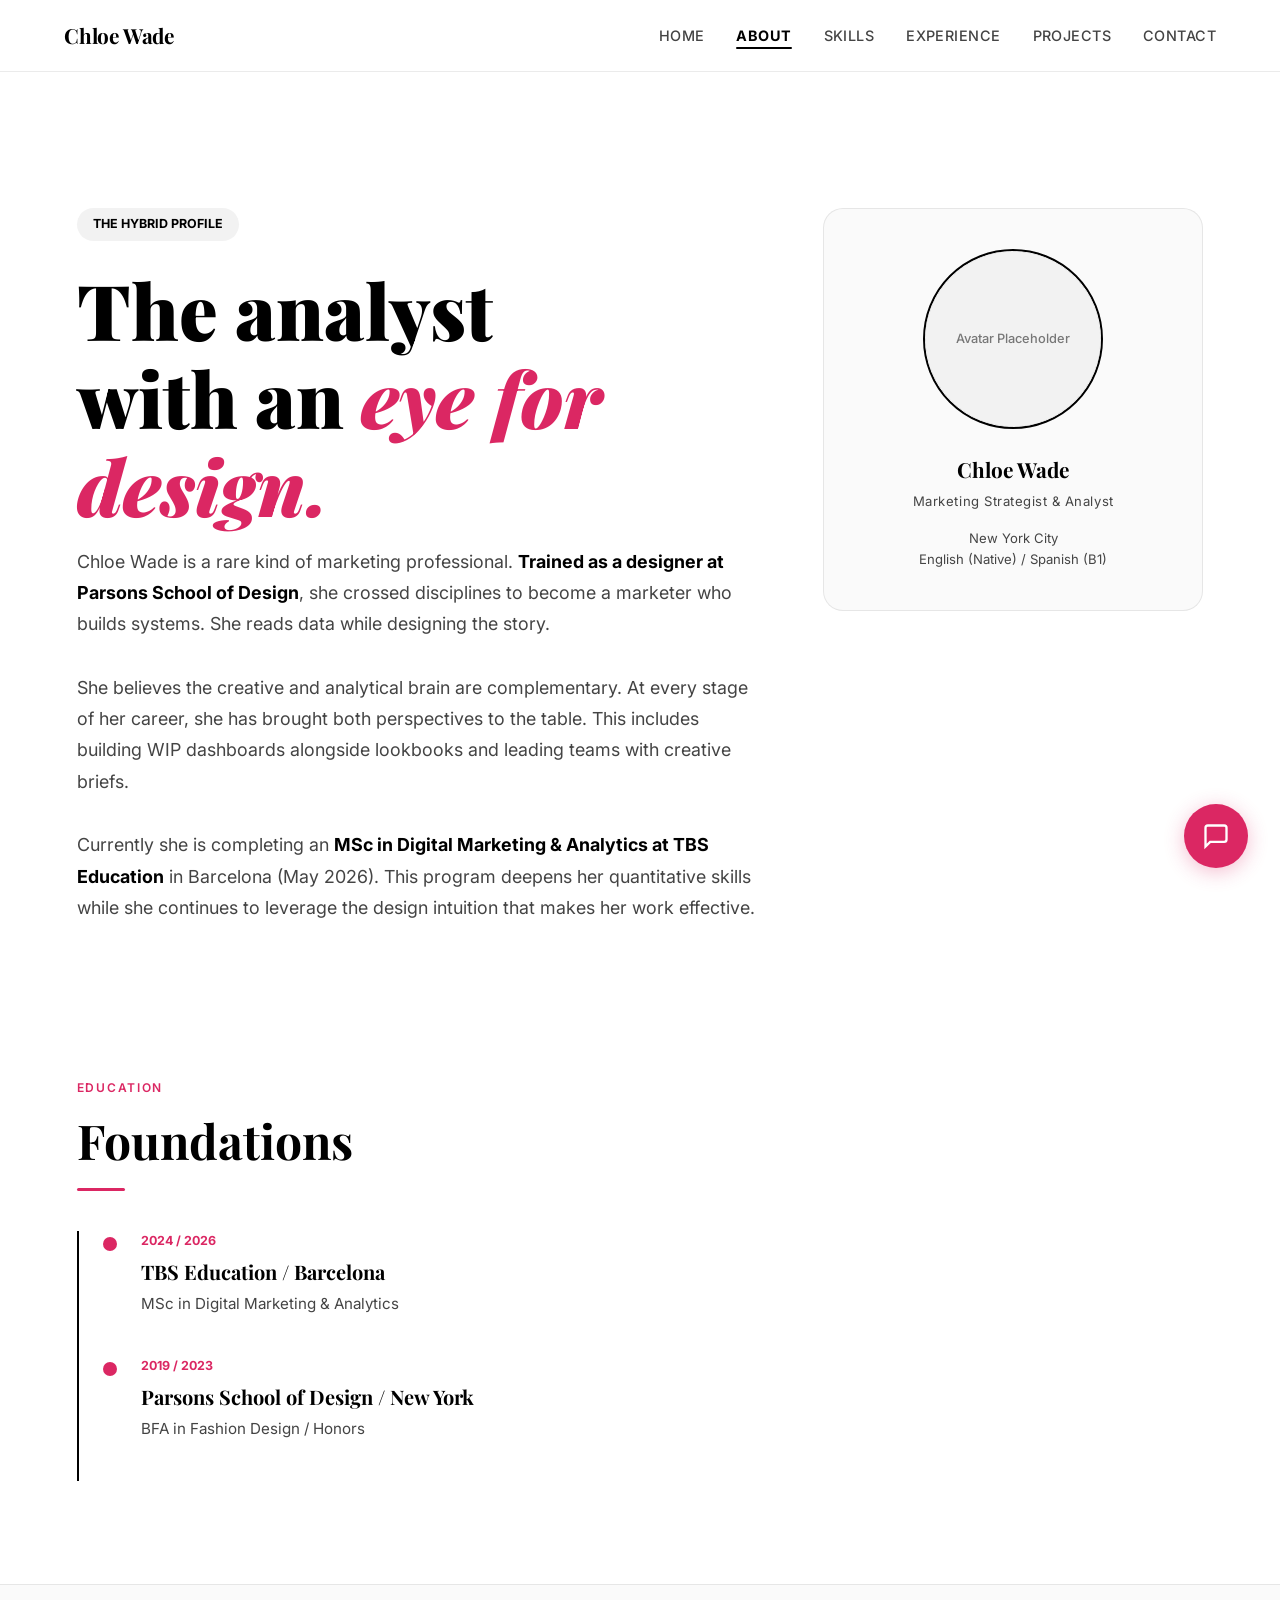
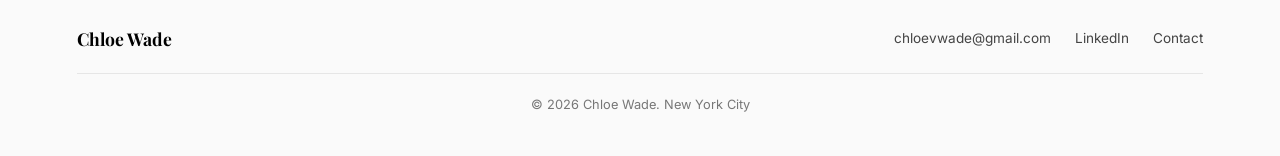
==== commit 7931d62d: "Build: projects.html editorial page and sitewide UX refinements" ====
--- a/about.html
+++ b/about.html
@@ -80,16 +80,18 @@
       .avatar-card { position: relative; top: 0; }
     }
   </style>
+  <link rel="icon" type="image/svg+xml" href="data:image/svg+xml;utf8,<svg xmlns='http://www.w3.org/2000/svg' viewBox='0 0 100 100'><rect width='100' height='100' fill='white'/><text x='50' y='65' fill='%23DB2763' font-size='50' font-family='Georgia, serif' font-weight='bold' text-anchor='middle'>CW</text></svg>">
 </head>
 <body>
 
 <nav class="nav">
-  <a href="index.html" class="nav-logo">Chloe<span>.</span></a>
+  <a href="index.html" class="nav-logo">Chloe Wade</a>
   <ul class="nav-links">
     <li><a href="index.html">Home</a></li>
     <li><a href="about.html" class="active">About</a></li>
     <li><a href="skills.html">Skills</a></li>
     <li><a href="experience.html">Experience</a></li>
+    <li><a href="projects.html">Projects</a></li>
     <li><a href="contact.html">Contact</a></li>
   </ul>
   <button class="nav-toggle" id="navToggle" aria-label="Toggle menu">
@@ -101,6 +103,7 @@
   <a href="about.html" class="active">About</a>
   <a href="skills.html">Skills</a>
   <a href="experience.html">Experience</a>
+  <a href="projects.html">Projects</a>
   <a href="contact.html">Contact</a>
 </div>
 
@@ -159,10 +162,10 @@
 
 <footer>
   <div class="footer-inner">
-    <div class="footer-logo">Chloe<span>.</span>Wade</div>
+    <div class="footer-logo">Chloe Wade</div>
     <div class="footer-links">
       <a href="mailto:chloevwade@gmail.com">chloevwade@gmail.com</a>
-      <a href="#">LinkedIn</a>
+      <a href="https://www.linkedin.com/in/chloe-wade-a02747185/">LinkedIn</a>
       <a href="contact.html">Contact</a>
     </div>
   </div>
@@ -177,10 +180,15 @@
     mobile.classList.toggle('open');
   });
 
-  const obs = new IntersectionObserver(entries => {
-    entries.forEach(e => { if (e.isIntersecting) e.target.classList.add('visible'); });
-  }, { threshold: 0.1 });
-  document.querySelectorAll('.fade-up').forEach(el => obs.observe(el));
+  const prefersReducedMotion = window.matchMedia('(prefers-reduced-motion: reduce)').matches;
+  if (!prefersReducedMotion) {
+    const obs = new IntersectionObserver(entries => {
+      entries.forEach(e => { if (e.isIntersecting) e.target.classList.add('visible'); });
+    }, { threshold: 0.1 });
+    document.querySelectorAll('.fade-up').forEach(el => obs.observe(el));
+  } else {
+    document.querySelectorAll('.fade-up').forEach(el => { el.classList.add('visible'); el.style.transition = 'none'; });
+  }
 </script>
 <script src="chat-widget.js"></script>
 </body>
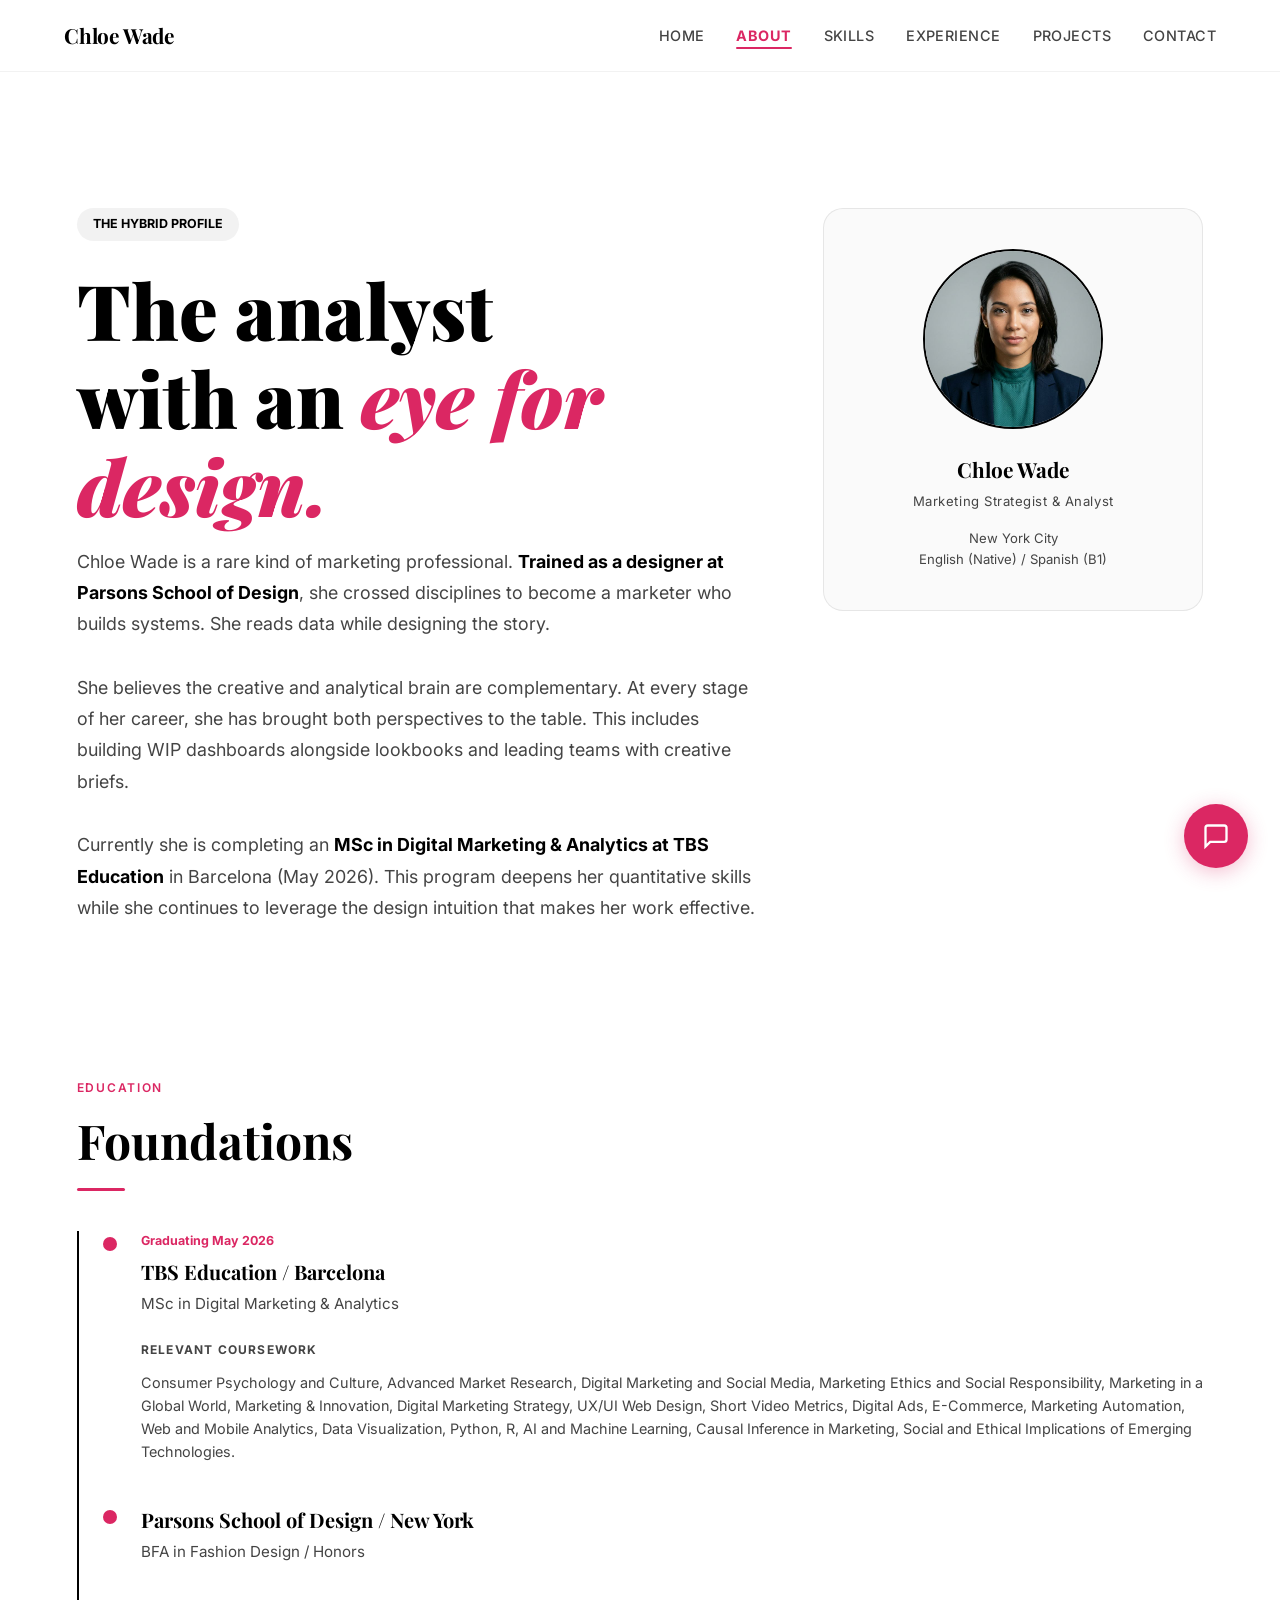
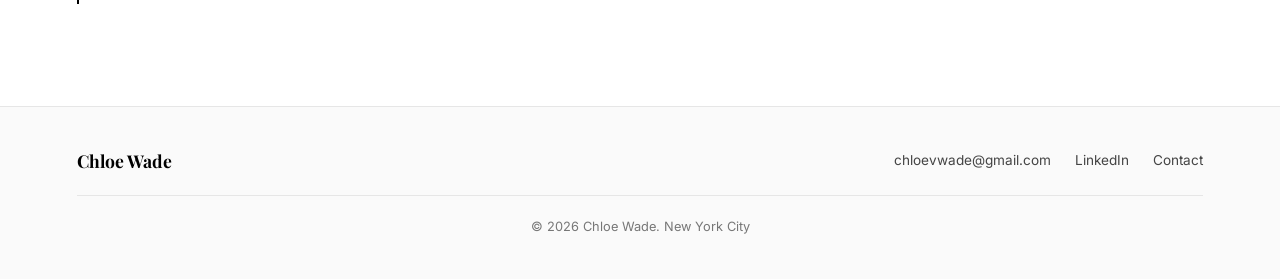
==== commit 83b87b9b: "Final Refactor: Project Cards, Sticky Nav, Metrics Highlighting, Coursework, Hero Blob" ====
--- a/about.html
+++ b/about.html
@@ -127,7 +127,7 @@
       <div class="fade-up delay-1">
         <div class="avatar-card">
           <div class="avatar-wrap">
-            <div class="img-placeholder">Avatar Placeholder</div>
+            <img src="Headshot.jpg" alt="Chloe Wade Headshot" style="width: 100%; height: 100%; object-fit: cover;">
           </div>
           <div class="avatar-name">Chloe Wade</div>
           <div class="avatar-title">Marketing Strategist & Analyst</div>
@@ -147,12 +147,18 @@
 
     <div class="edu-timeline">
       <div class="edu-item fade-up">
-        <div class="edu-year">2024 / 2026</div>
+        <div class="edu-year">Graduating May 2026</div>
         <div class="edu-school">TBS Education / Barcelona</div>
         <div class="edu-degree">MSc in Digital Marketing & Analytics</div>
+        
+        <div style="margin-top: 1.5rem;">
+          <h4 style="font-size: 0.75rem; font-weight: 700; text-transform: uppercase; letter-spacing: 0.1em; color: var(--text-muted); margin-bottom: 0.75rem;">Relevant Coursework</h4>
+          <p style="font-size: 0.9rem; line-height: 1.6; color: var(--text-muted);">
+            Consumer Psychology and Culture, Advanced Market Research, Digital Marketing and Social Media, Marketing Ethics and Social Responsibility, Marketing in a Global World, Marketing & Innovation, Digital Marketing Strategy, UX/UI Web Design, Short Video Metrics, Digital Ads, E-Commerce, Marketing Automation, Web and Mobile Analytics, Data Visualization, Python, R, AI and Machine Learning, Causal Inference in Marketing, Social and Ethical Implications of Emerging Technologies.
+          </p>
+        </div>
       </div>
       <div class="edu-item fade-up delay-1">
-        <div class="edu-year">2019 / 2023</div>
         <div class="edu-school">Parsons School of Design / New York</div>
         <div class="edu-degree">BFA in Fashion Design / Honors</div>
       </div>
@@ -173,6 +179,13 @@
 </footer>
 
 <script>
+  
+  const nav = document.querySelector('.nav');
+  window.addEventListener('scroll', () => {
+    if (window.scrollY > 50) nav.classList.add('sticky');
+    else nav.classList.remove('sticky');
+  });
+
   const toggle = document.getElementById('navToggle');
   const mobile = document.getElementById('navMobile');
   toggle.addEventListener('click', () => {
--- a/styles.css
+++ b/styles.css
@@ -73,6 +73,7 @@
 
 .accent { color: var(--accent); }
 .serif  { font-family: var(--serif); }
+.metric { font-weight: 700; color: var(--accent); }
 
 /* ── Navigation ────────────────────────────────────────────── */
 .nav {
@@ -83,12 +84,18 @@
   align-items: center;
   justify-content: space-between;
   padding: 0 clamp(1.5rem, 5vw, 4rem);
-  background: rgba(255,255,255,0.9);
-  backdrop-filter: blur(18px) saturate(1.4);
-  -webkit-backdrop-filter: blur(18px) saturate(1.4);
-  border-bottom: 1px solid var(--border);
+  background: rgba(255,255,255,0.7);
+  backdrop-filter: blur(10px) saturate(1.8);
+  -webkit-backdrop-filter: blur(10px) saturate(1.8);
+  border-bottom: 1px solid rgba(0,0,0,0.05);
   z-index: 1000;
-  transition: background var(--transition);
+  transition: all var(--transition);
+}
+
+.nav.sticky {
+  background: rgba(255,255,255,0.85);
+  height: calc(var(--nav-h) * 0.85);
+  box-shadow: 0 4px 20px rgba(0,0,0,0.03);
 }
 
 .nav-logo {
@@ -128,8 +135,8 @@
 }
 .nav-links a:hover { color: var(--black); }
 .nav-links a:hover::after { width: 100%; }
-.nav-links a.active { color: var(--black); font-weight: 700; }
-.nav-links a.active::after { width: 100%; background: var(--black); }
+.nav-links a.active { color: var(--accent); font-weight: 700; }
+.nav-links a.active::after { width: 100%; background: var(--accent); }
 
 /* Hamburger */
 .nav-toggle {
@@ -261,7 +268,79 @@
 .card:hover {
   border-color: var(--accent);
   box-shadow: var(--shadow);
-  transform: translateY(-3px);
+  transform: translateY(-5px);
+}
+
+.card-img-wrap {
+  width: 100%;
+  aspect-ratio: 16/9;
+  overflow: hidden;
+  border-radius: var(--radius);
+  margin-bottom: 1.5rem;
+  background: var(--bg-card2);
+}
+.card-img-wrap img {
+  width: 100%;
+  height: 100%;
+  object-fit: cover;
+  transition: transform 0.5s ease;
+}
+.card:hover .card-img-wrap img {
+  transform: scale(1.05);
+}
+
+.skill-tags {
+  display: flex;
+  flex-wrap: wrap;
+  gap: 0.5rem;
+  margin-top: 1rem;
+}
+.skill-tag {
+  font-size: 0.7rem;
+  font-weight: 600;
+  color: var(--text-subtle);
+  background: var(--bg-card2);
+  padding: 0.2rem 0.6rem;
+  border-radius: 4px;
+  text-transform: uppercase;
+  letter-spacing: 0.05em;
+}
+
+/* ── Hero Decorative ───────────────────────────────────────── */
+.hero-blob {
+  position: absolute;
+  top: 50%;
+  right: -5%;
+  transform: translateY(-50%);
+  width: 40vw;
+  height: 40vw;
+  background: radial-gradient(circle, var(--accent-glow) 0%, transparent 70%);
+  z-index: 0;
+  pointer-events: none;
+  animation: float 10s infinite ease-in-out;
+}
+
+.hero-shape {
+  position: absolute;
+  top: 40%;
+  right: 5%;
+  width: 200px;
+  height: 200px;
+  border: 2px solid var(--accent);
+  opacity: 0.1;
+  border-radius: 30% 70% 70% 30% / 30% 30% 70% 70%;
+  z-index: 0;
+  animation: morph 8s infinite alternate ease-in-out;
+}
+
+@keyframes float {
+  0%, 100% { transform: translateY(-50%) translateX(0); }
+  50% { transform: translateY(-55%) translateX(20px); }
+}
+
+@keyframes morph {
+  0% { border-radius: 30% 70% 70% 30% / 30% 30% 70% 70%; }
+  100% { border-radius: 70% 30% 30% 70% / 70% 70% 30% 30%; }
 }
 
 /* ── Footer ────────────────────────────────────────────────── */
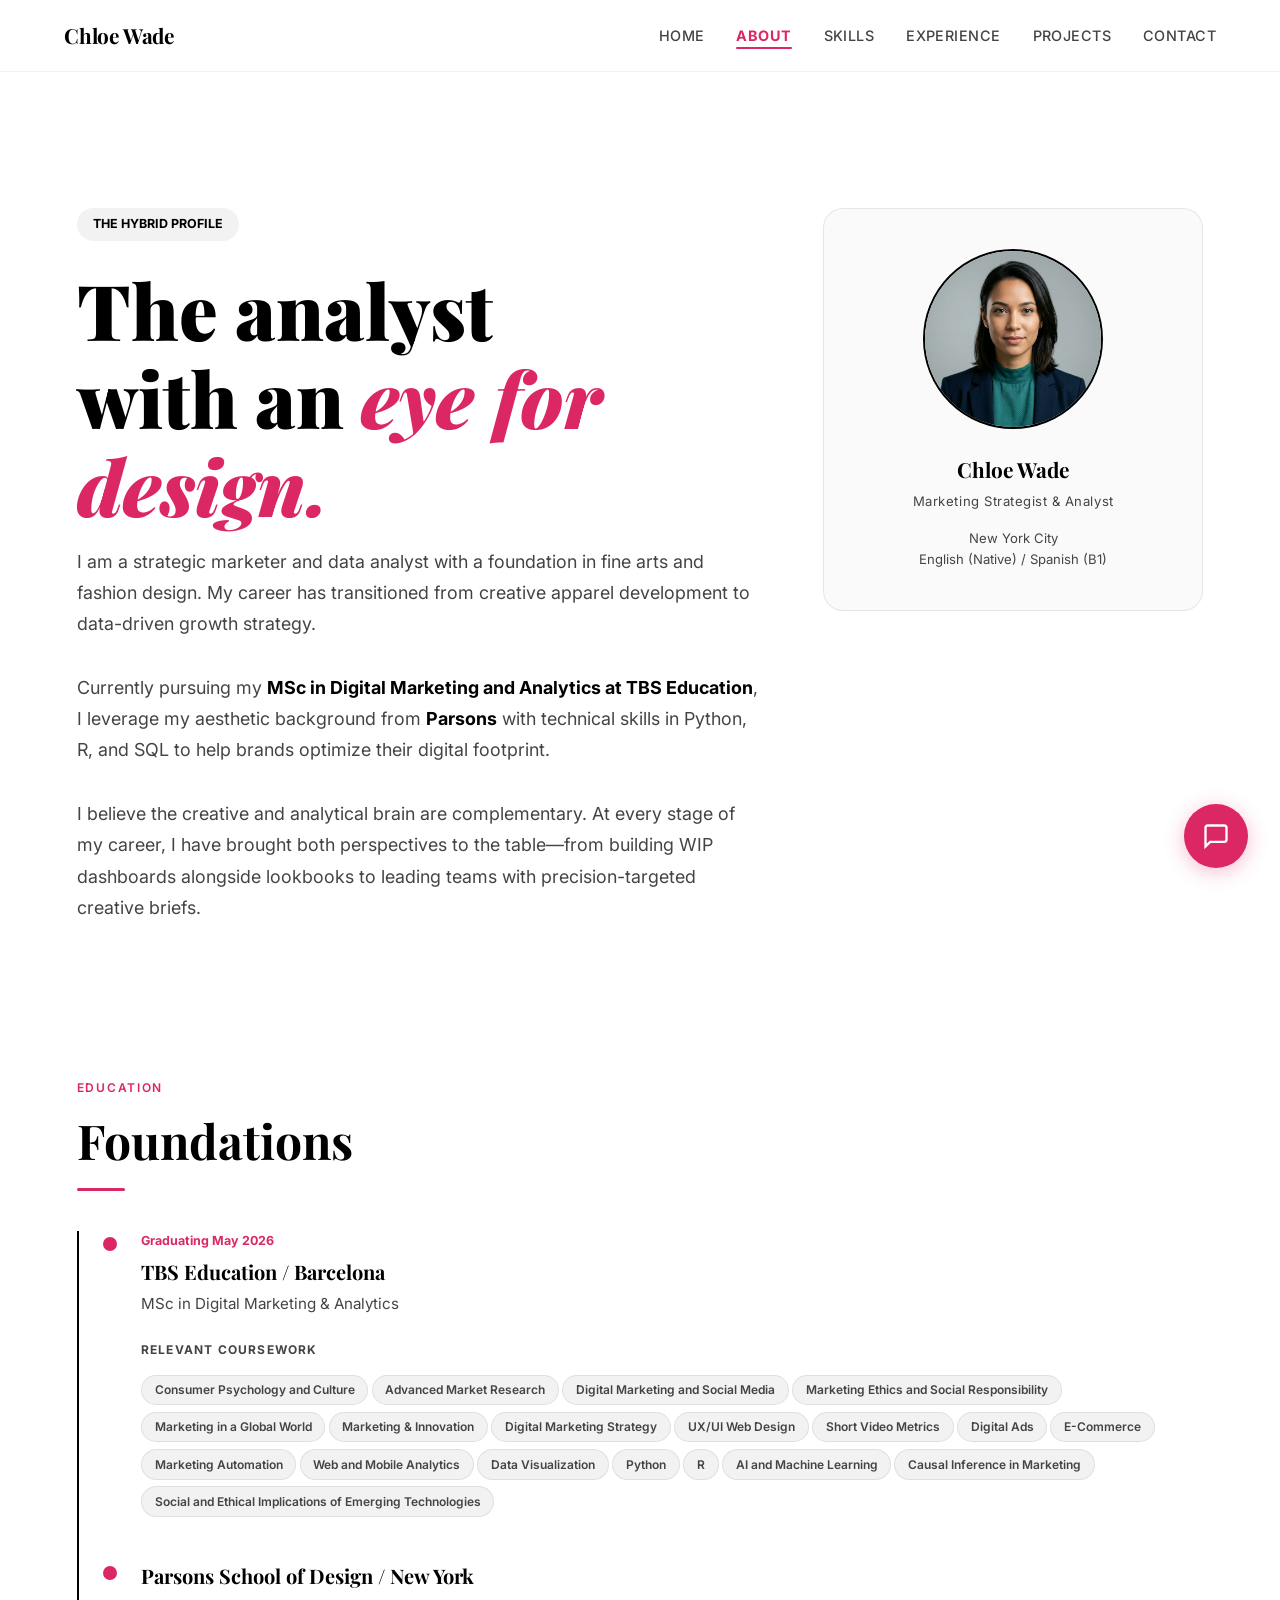
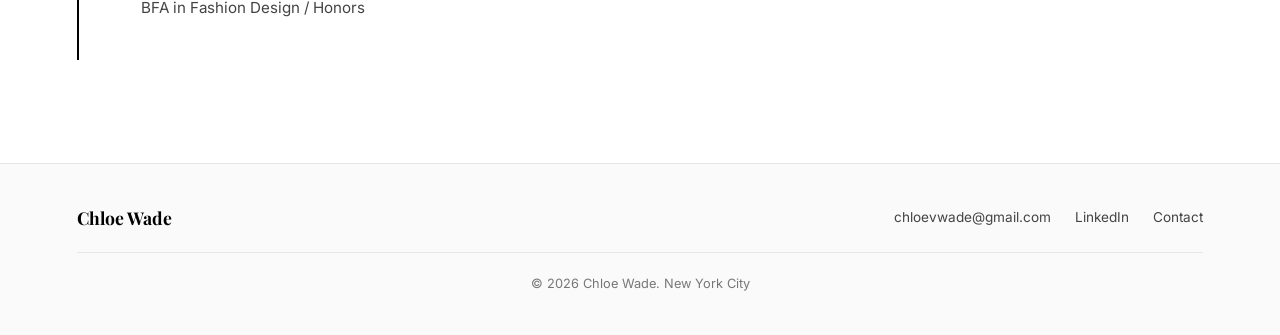
==== commit 47526b6b: "Refactor: First-person bio, hot pink stats, course pills, and animation polish" ====
--- a/about.html
+++ b/about.html
@@ -79,7 +79,20 @@
       .about-hero-grid { grid-template-columns: 1fr; }
       .avatar-card { position: relative; top: 0; }
     }
-  </style>
+  
+    .course-pill {
+      display: inline-block;
+      background: var(--bg-card2);
+      color: var(--text-muted);
+      font-size: 0.75rem;
+      font-weight: 600;
+      padding: 0.3rem 0.8rem;
+      border-radius: 999px;
+      margin: 0.2rem 0.2rem 0.2rem 0;
+      border: 1px solid var(--border);
+      white-space: nowrap;
+    }
+</style>
   <link rel="icon" type="image/svg+xml" href="data:image/svg+xml;utf8,<svg xmlns='http://www.w3.org/2000/svg' viewBox='0 0 100 100'><rect width='100' height='100' fill='white'/><text x='50' y='65' fill='%23DB2763' font-size='50' font-family='Georgia, serif' font-weight='bold' text-anchor='middle'>CW</text></svg>">
 </head>
 <body>
@@ -114,13 +127,13 @@
         <div class="about-badge fade-up">The Hybrid Profile</div>
         <h1 class="fade-up delay-1">The analyst<br>with an <em style="color:var(--accent);">eye for design.</em></h1>
         <p class="about-intro-text fade-up delay-1">
-          Chloe Wade is a rare kind of marketing professional. <strong>Trained as a designer at Parsons School of Design</strong>, she crossed disciplines to become a marketer who builds systems. She reads data while designing the story.
+          I am a strategic marketer and data analyst with a foundation in fine arts and fashion design. My career has transitioned from creative apparel development to data-driven growth strategy.
         </p>
         <p class="about-intro-text fade-up delay-2">
-          She believes the creative and analytical brain are complementary. At every stage of her career, she has brought both perspectives to the table. This includes building WIP dashboards alongside lookbooks and leading teams with creative briefs.
+          Currently pursuing my <strong>MSc in Digital Marketing and Analytics at TBS Education</strong>, I leverage my aesthetic background from <strong>Parsons</strong> with technical skills in Python, R, and SQL to help brands optimize their digital footprint.
         </p>
         <p class="about-intro-text fade-up delay-3">
-          Currently she is completing an <strong>MSc in Digital Marketing & Analytics at TBS Education</strong> in Barcelona (May 2026). This program deepens her quantitative skills while she continues to leverage the design intuition that makes her work effective.
+          I believe the creative and analytical brain are complementary. At every stage of my career, I have brought both perspectives to the table—from building WIP dashboards alongside lookbooks to leading teams with precision-targeted creative briefs.
         </p>
       </div>
 
@@ -153,9 +166,7 @@
         
         <div style="margin-top: 1.5rem;">
           <h4 style="font-size: 0.75rem; font-weight: 700; text-transform: uppercase; letter-spacing: 0.1em; color: var(--text-muted); margin-bottom: 0.75rem;">Relevant Coursework</h4>
-          <p style="font-size: 0.9rem; line-height: 1.6; color: var(--text-muted);">
-            Consumer Psychology and Culture, Advanced Market Research, Digital Marketing and Social Media, Marketing Ethics and Social Responsibility, Marketing in a Global World, Marketing & Innovation, Digital Marketing Strategy, UX/UI Web Design, Short Video Metrics, Digital Ads, E-Commerce, Marketing Automation, Web and Mobile Analytics, Data Visualization, Python, R, AI and Machine Learning, Causal Inference in Marketing, Social and Ethical Implications of Emerging Technologies.
-          </p>
+          <div style="margin-top: 0.5rem; display: flex; flex-wrap: wrap;"><span class="course-pill">Consumer Psychology and Culture</span><span class="course-pill">Advanced Market Research</span><span class="course-pill">Digital Marketing and Social Media</span><span class="course-pill">Marketing Ethics and Social Responsibility</span><span class="course-pill">Marketing in a Global World</span><span class="course-pill">Marketing & Innovation</span><span class="course-pill">Digital Marketing Strategy</span><span class="course-pill">UX/UI Web Design</span><span class="course-pill">Short Video Metrics</span><span class="course-pill">Digital Ads</span><span class="course-pill">E-Commerce</span><span class="course-pill">Marketing Automation</span><span class="course-pill">Web and Mobile Analytics</span><span class="course-pill">Data Visualization</span><span class="course-pill">Python</span><span class="course-pill">R</span><span class="course-pill">AI and Machine Learning</span><span class="course-pill">Causal Inference in Marketing</span><span class="course-pill">Social and Ethical Implications of Emerging Technologies</span></div>
         </div>
       </div>
       <div class="edu-item fade-up delay-1">
--- a/styles.css
+++ b/styles.css
@@ -388,13 +388,13 @@
 
 /* ── Animations ────────────────────────────────────────────── */
 @keyframes fadeUp {
-  from { opacity: 0; transform: translateY(28px); }
+  from { opacity: 0; transform: translateY(30px); }
   to   { opacity: 1; transform: translateY(0); }
 }
 
 .fade-up {
   opacity: 0;
-  transform: translateY(28px);
+  transform: translateY(30px);
   transition: opacity 0.6s ease, transform 0.6s ease;
 }
 .fade-up.visible {
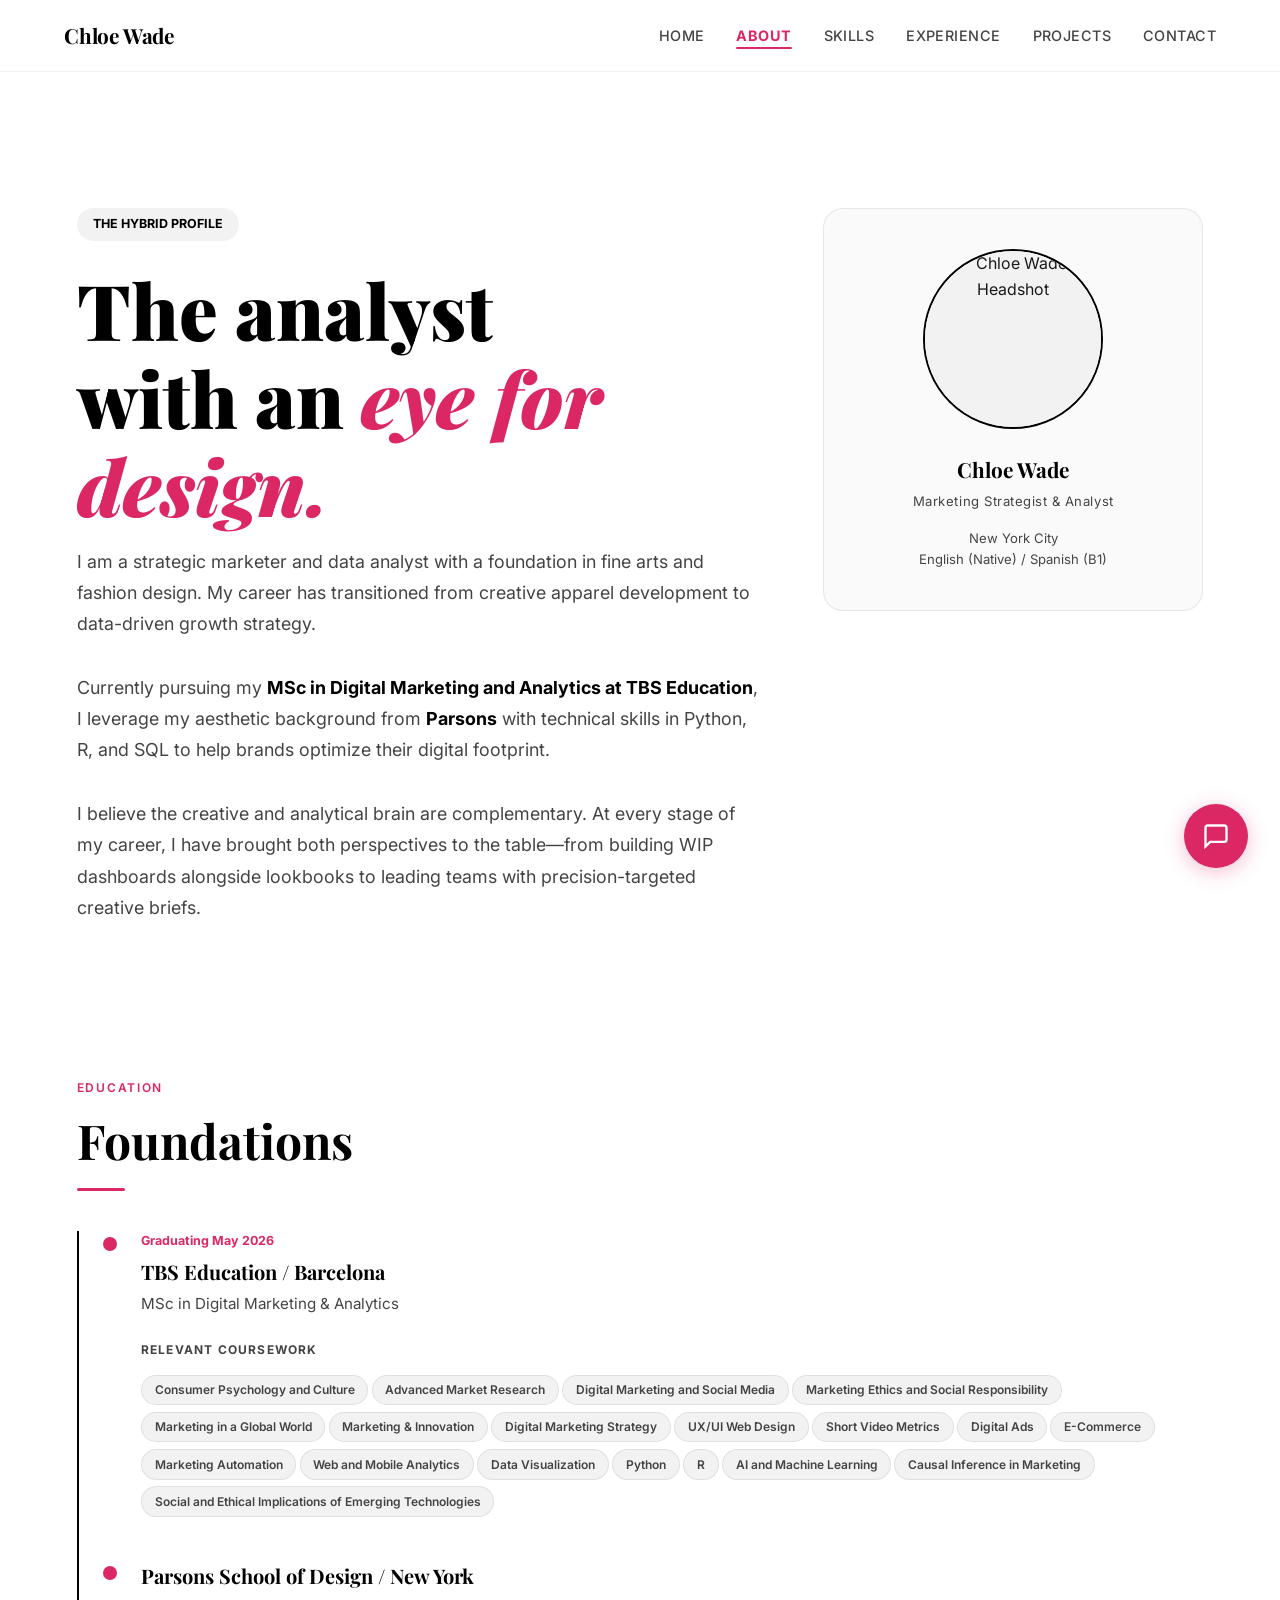
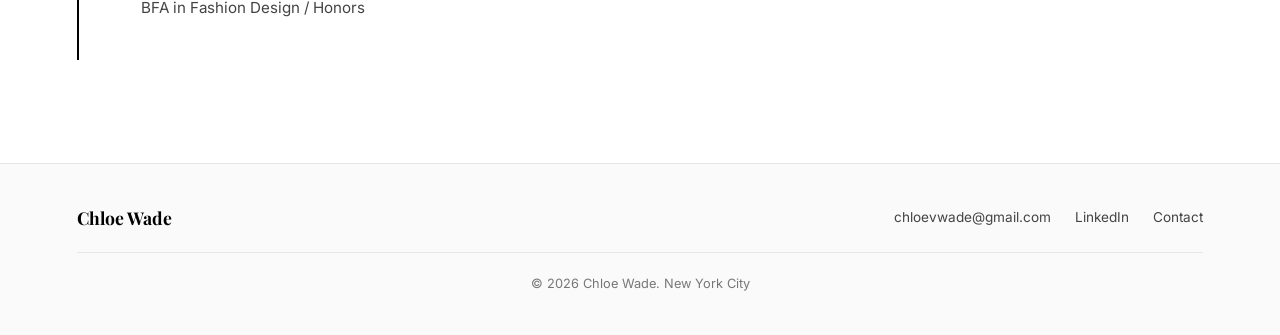
==== commit a0e58bd6: "restored previous version" ====
--- a/about.html
+++ b/about.html
@@ -140,7 +140,7 @@
       <div class="fade-up delay-1">
         <div class="avatar-card">
           <div class="avatar-wrap">
-            <img src="Headshot.jpg" alt="Chloe Wade Headshot" style="width: 100%; height: 100%; object-fit: cover;">
+            <img src="headshot.jpg" alt="Chloe Wade Headshot" style="width: 100%; height: 100%; object-fit: cover;">
           </div>
           <div class="avatar-name">Chloe Wade</div>
           <div class="avatar-title">Marketing Strategist & Analyst</div>
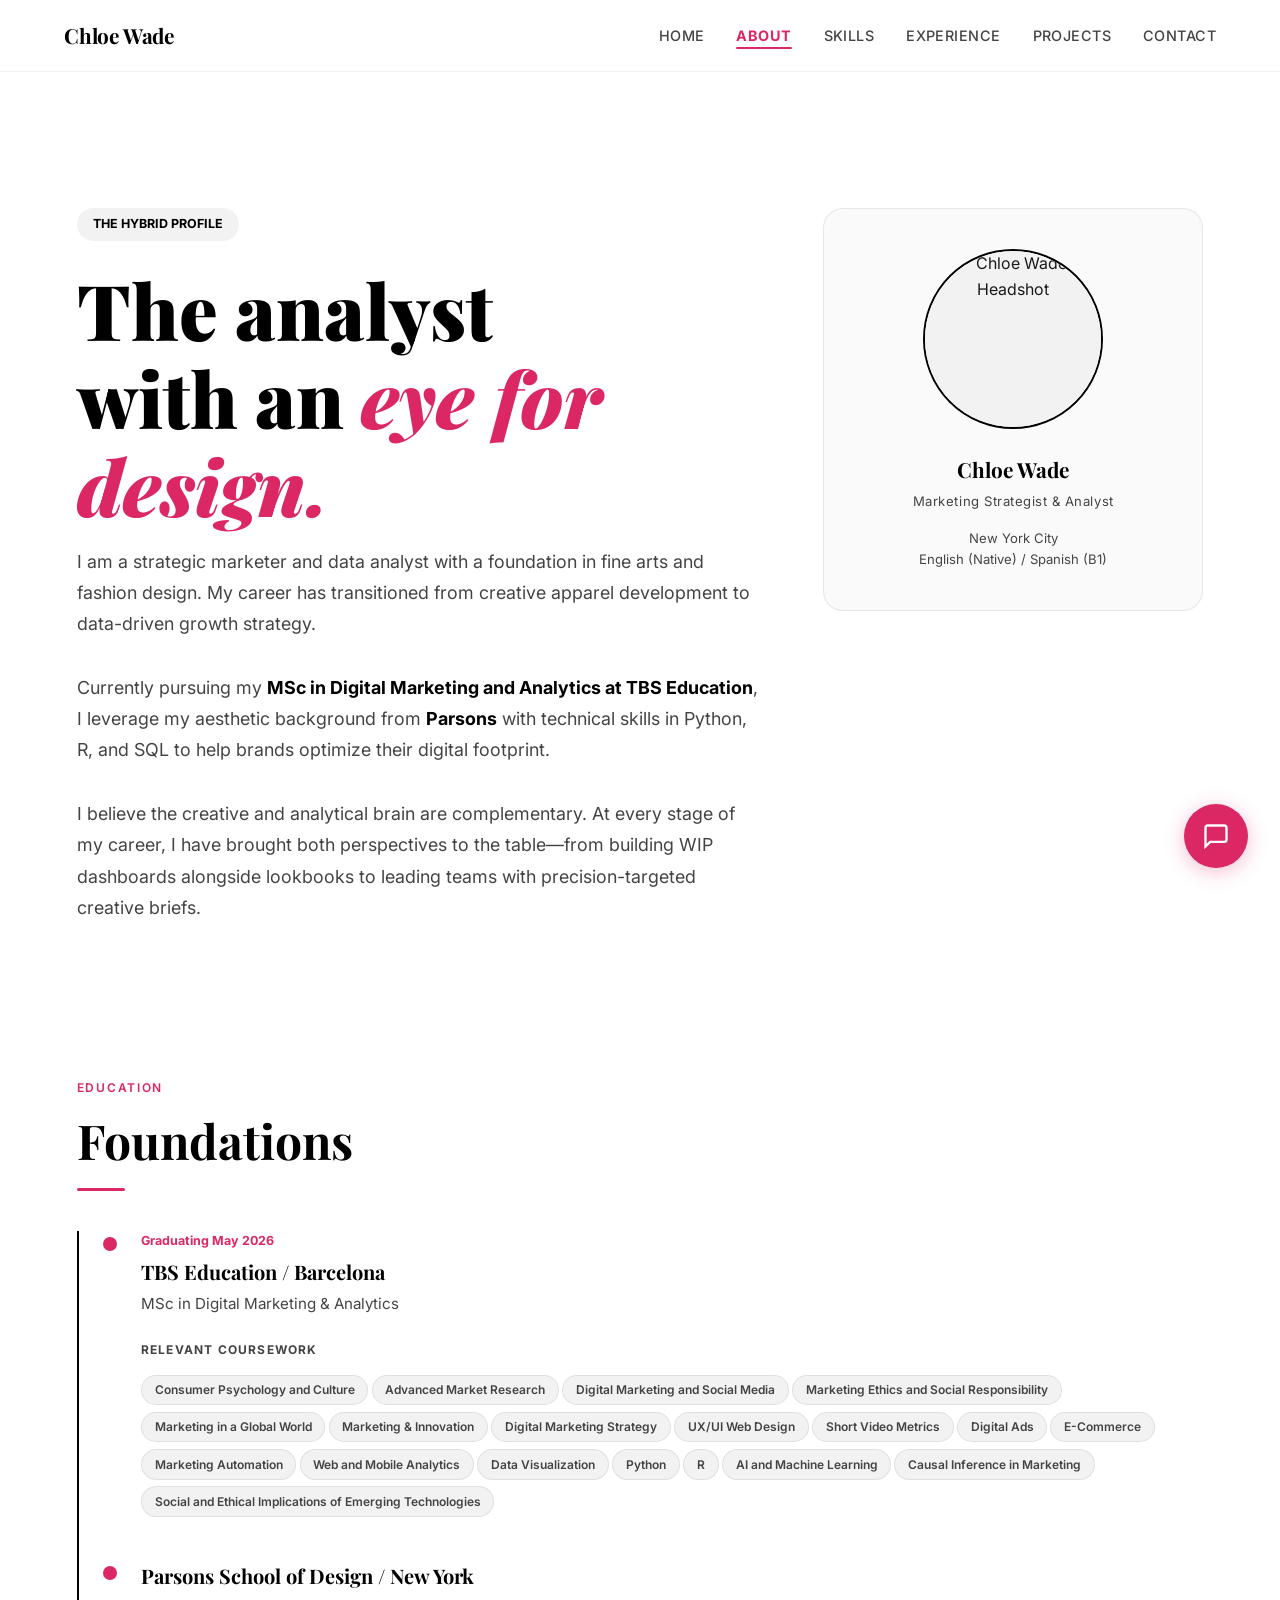
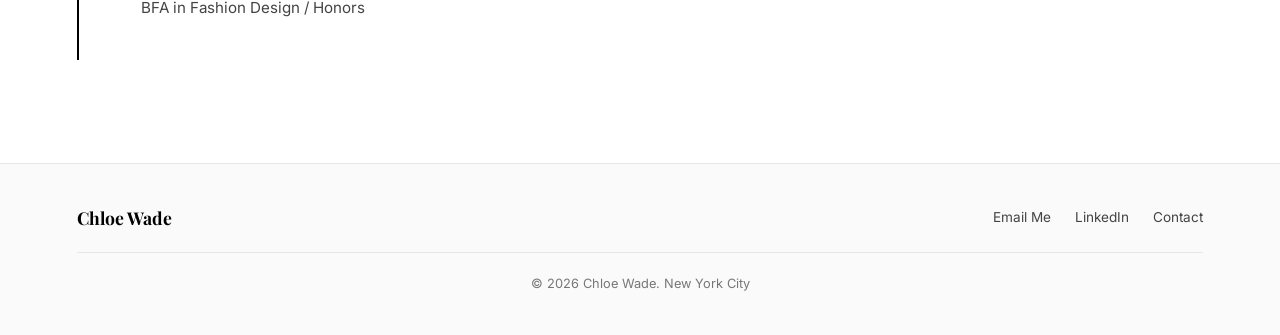
==== commit 473f09e3: "Site-wide updates: enhance hero shape, remove open-to-roles banner, update email privacy, clean up p" ====
--- a/about.html
+++ b/about.html
@@ -139,9 +139,13 @@
 
       <div class="fade-up delay-1">
         <div class="avatar-card">
-          <div class="avatar-wrap">
-            <img src="headshot.jpg" alt="Chloe Wade Headshot" style="width: 100%; height: 100%; object-fit: cover;">
-          </div>
+         <div class="avatar-wrap">
+          <img src="images/headshot.jpg" 
+            alt="Chloe Wade Headshot" 
+            loading="lazy" 
+            style="width: 100%; height: 100%; object-fit: cover;">
+      </div>
+
           <div class="avatar-name">Chloe Wade</div>
           <div class="avatar-title">Marketing Strategist & Analyst</div>
           <div style="margin-top:1rem; font-size:0.82rem; color:var(--text-muted);">
@@ -181,7 +185,7 @@
   <div class="footer-inner">
     <div class="footer-logo">Chloe Wade</div>
     <div class="footer-links">
-      <a href="mailto:chloevwade@gmail.com">chloevwade@gmail.com</a>
+      <a href="mailto:chloevwade@gmail.com">Email Me</a>
       <a href="https://www.linkedin.com/in/chloe-wade-a02747185/">LinkedIn</a>
       <a href="contact.html">Contact</a>
     </div>
--- a/styles.css
+++ b/styles.css
@@ -324,10 +324,10 @@
   position: absolute;
   top: 40%;
   right: 5%;
-  width: 200px;
-  height: 200px;
-  border: 2px solid var(--accent);
-  opacity: 0.1;
+  width: 260px;
+  height: 260px;
+  border: 4px solid var(--accent);
+  opacity: 0.25;
   border-radius: 30% 70% 70% 30% / 30% 30% 70% 70%;
   z-index: 0;
   animation: morph 8s infinite alternate ease-in-out;
